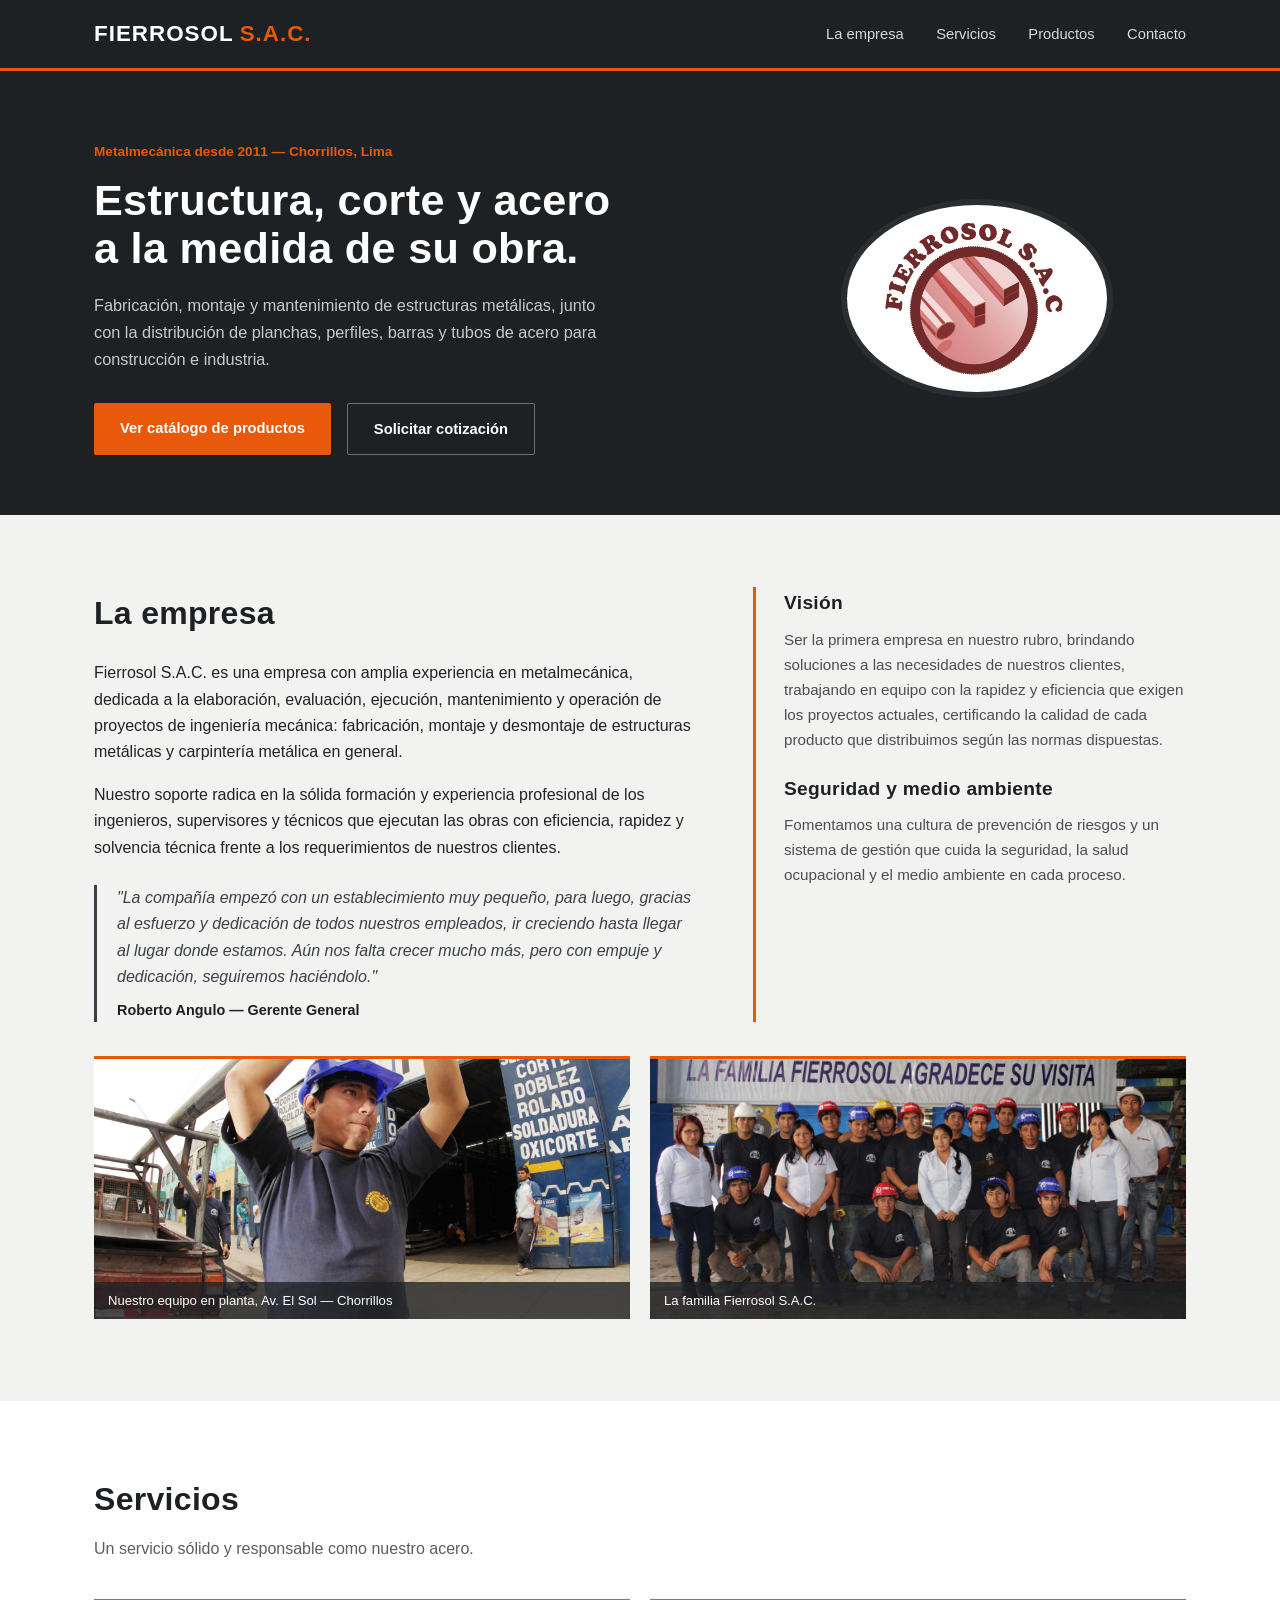
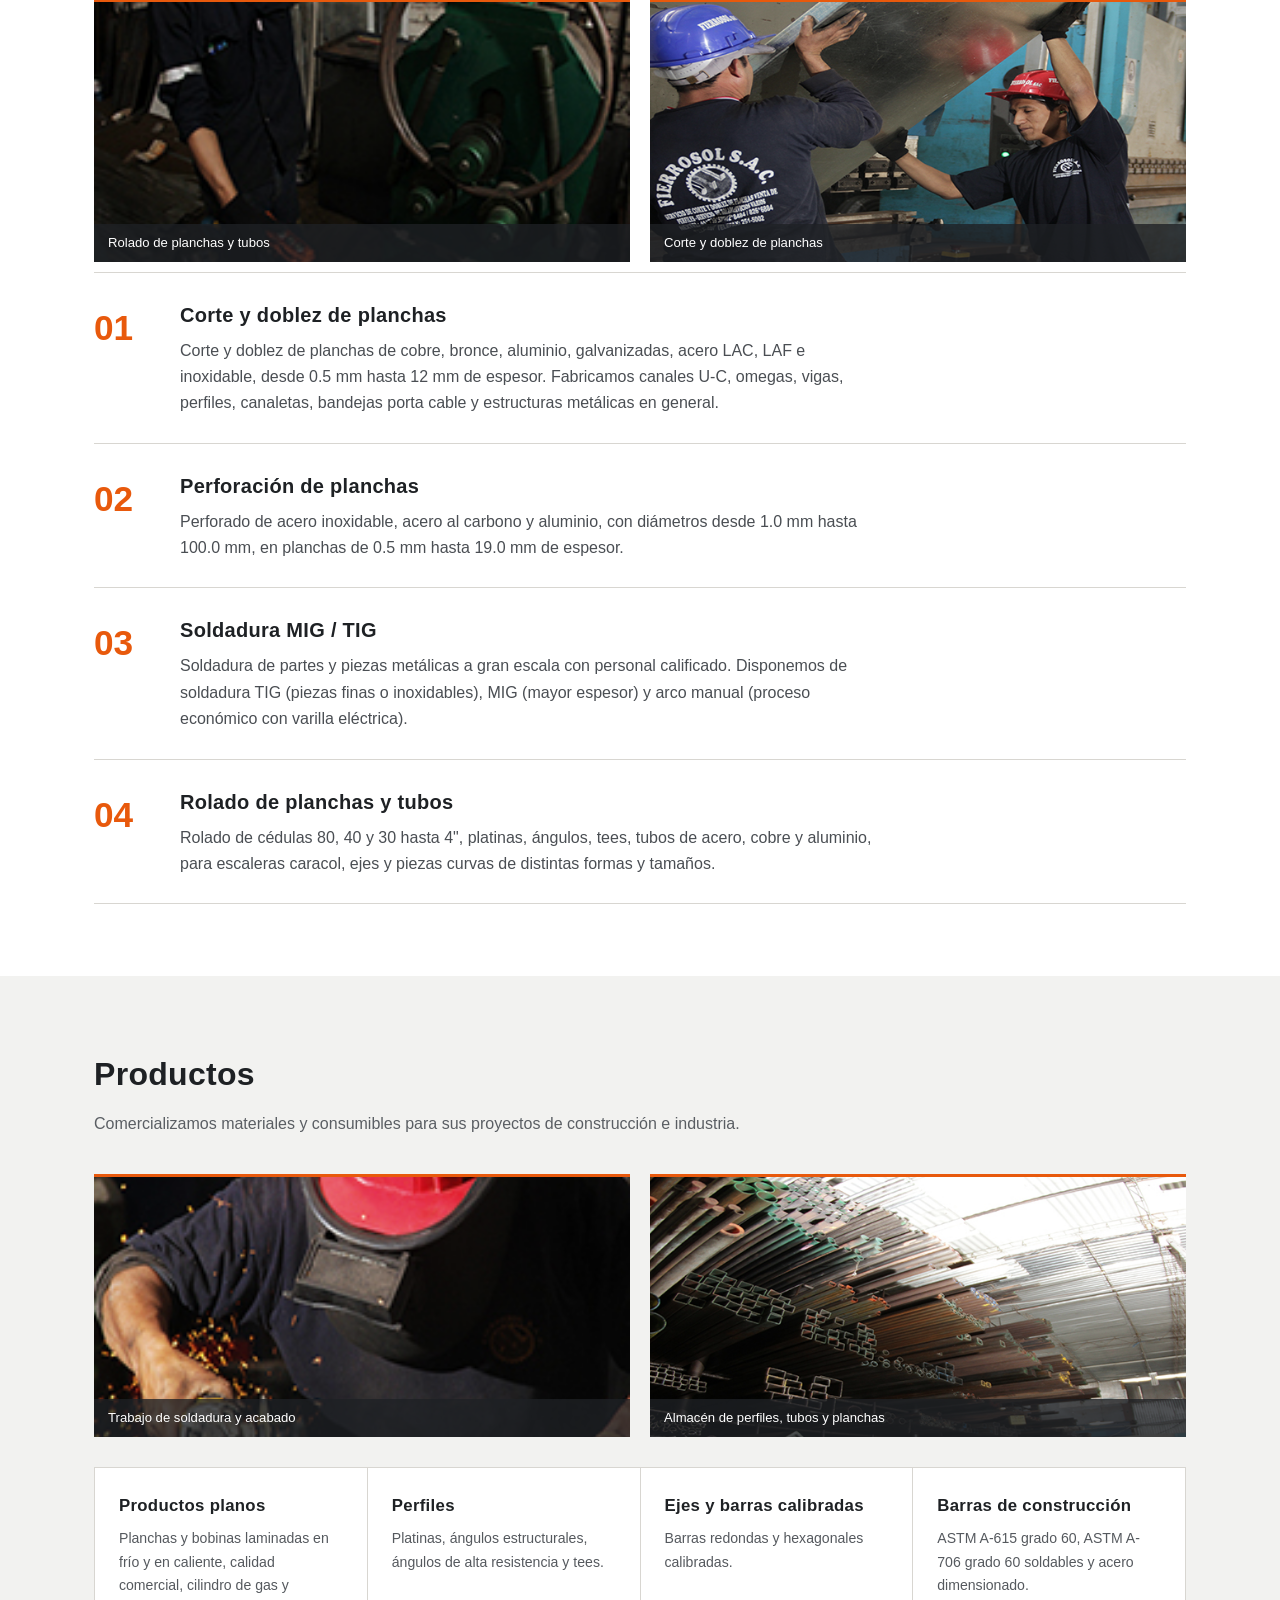
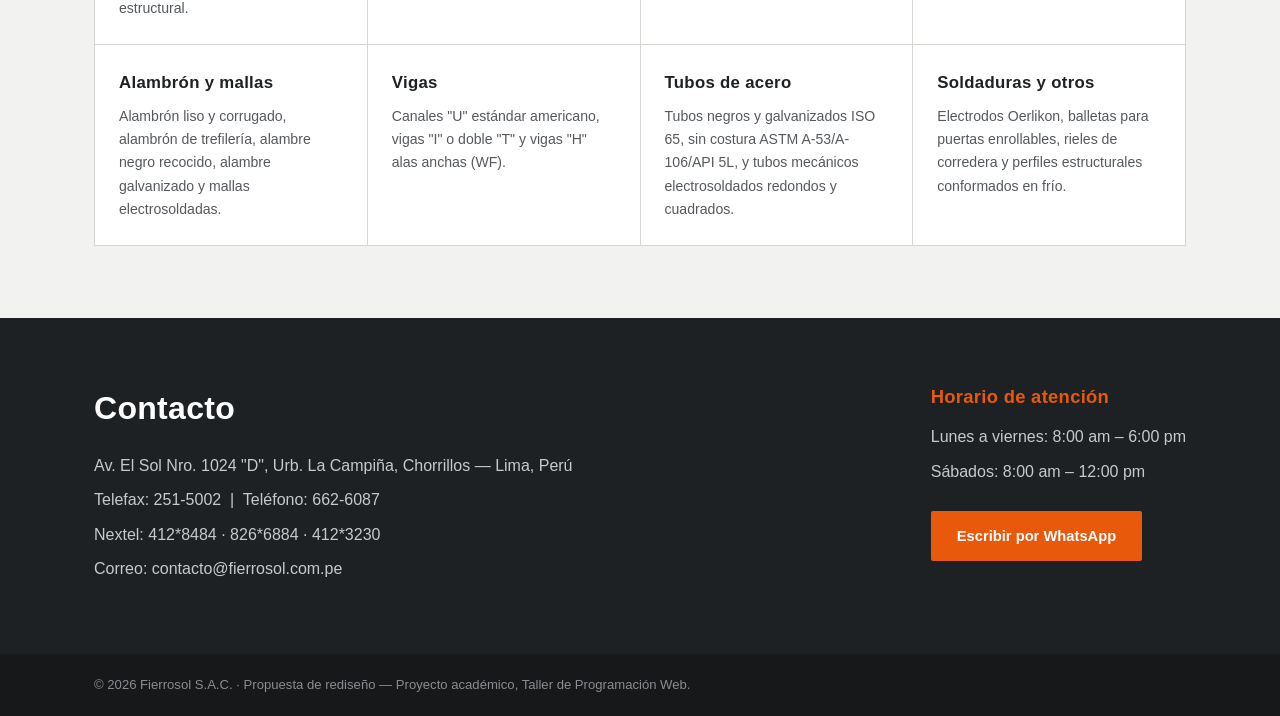
==== index.html @ 62b544a4 "v1.1: se agregaron imagenes" ====
<!DOCTYPE html>
<html lang="es">
<head>
<meta charset="UTF-8">
<meta name="viewport" content="width=device-width, initial-scale=1.0">
<title>Fierrosol S.A.C. — Metalmecánica y distribución de aceros</title>
<link rel="stylesheet" href="styles.css">
</head>
<body>

<header class="header">
  <div class="wrap header__row">
    <div class="brand">FIERROSOL<span>S.A.C.</span></div>
    <nav class="nav">
      <a href="#empresa">La empresa</a>
      <a href="#servicios">Servicios</a>
      <a href="#productos">Productos</a>
      <a href="#contacto">Contacto</a>
    </nav>
  </div>
</header>

<section class="hero">
  <div class="wrap hero__row">
    <div class="hero__text">
      <p class="hero__eyebrow">Metalmecánica desde 2011 — Chorrillos, Lima</p>
      <h1>Estructura, corte y acero<br>a la medida de su obra.</h1>
      <p class="hero__lead">Fabricación, montaje y mantenimiento de estructuras metálicas, junto con la distribución de planchas, perfiles, barras y tubos de acero para construcción e industria.</p>
      <div class="hero__cta">
        <a href="#productos" class="btn btn--solid">Ver catálogo de productos</a>
        <a href="#contacto" class="btn btn--line">Solicitar cotización</a>
      </div>
    </div>
    <div class="hero__graphic">
      <img src="images/logo.jpg" alt="Logo de Fierrosol S.A.C.">
    </div>
  </div>
</section>

<section id="empresa" class="empresa">
  <div class="wrap empresa__row">
    <div class="empresa__main">
      <h2>La empresa</h2>
      <p>Fierrosol S.A.C. es una empresa con amplia experiencia en metalmecánica, dedicada a la elaboración, evaluación, ejecución, mantenimiento y operación de proyectos de ingeniería mecánica: fabricación, montaje y desmontaje de estructuras metálicas y carpintería metálica en general.</p>
      <p>Nuestro soporte radica en la sólida formación y experiencia profesional de los ingenieros, supervisores y técnicos que ejecutan las obras con eficiencia, rapidez y solvencia técnica frente a los requerimientos de nuestros clientes.</p>
      <blockquote>
        "La compañía empezó con un establecimiento muy pequeño, para luego, gracias al esfuerzo y dedicación de todos nuestros empleados, ir creciendo hasta llegar al lugar donde estamos. Aún nos falta crecer mucho más, pero con empuje y dedicación, seguiremos haciéndolo."
        <cite>Roberto Angulo — Gerente General</cite>
      </blockquote>
    </div>
    <div class="empresa__aside">
      <h3>Visión</h3>
      <p>Ser la primera empresa en nuestro rubro, brindando soluciones a las necesidades de nuestros clientes, trabajando en equipo con la rapidez y eficiencia que exigen los proyectos actuales, certificando la calidad de cada producto que distribuimos según las normas dispuestas.</p>
      <h3>Seguridad y medio ambiente</h3>
      <p>Fomentamos una cultura de prevención de riesgos y un sistema de gestión que cuida la seguridad, la salud ocupacional y el medio ambiente en cada proceso.</p>
    </div>
  </div>
  <div class="wrap">
    <div class="foto-par">
      <figure>
        <img src="images/equipo-taller.jpg" alt="Colaborador de Fierrosol trasladando un tubo de acero en el local de Chorrillos">
        <figcaption>Nuestro equipo en planta, Av. El Sol — Chorrillos</figcaption>
      </figure>
      <figure>
        <img src="images/equipo-fierrosol.jpg" alt="Equipo completo de Fierrosol S.A.C. posando en planta">
        <figcaption>La familia Fierrosol S.A.C.</figcaption>
      </figure>
    </div>
  </div>
</section>

<section id="servicios" class="servicios">
  <div class="wrap">
    <h2>Servicios</h2>
    <p class="section__lead">Un servicio sólido y responsable como nuestro acero.</p>

    <div class="foto-par">
      <figure>
        <img src="images/servicio-rolado.jpg" alt="Operaria de Fierrosol trabajando en máquina roladora de planchas">
        <figcaption>Rolado de planchas y tubos</figcaption>
      </figure>
      <figure>
        <img src="images/servicio-doblez.jpg" alt="Colaboradores de Fierrosol maniobrando una plancha en la plegadora">
        <figcaption>Corte y doblez de planchas</figcaption>
      </figure>
    </div>

    <div class="lista-servicios">
      <div class="servicio">
        <span class="servicio__num">01</span>
        <div>
          <h3>Corte y doblez de planchas</h3>
          <p>Corte y doblez de planchas de cobre, bronce, aluminio, galvanizadas, acero LAC, LAF e inoxidable, desde 0.5 mm hasta 12 mm de espesor. Fabricamos canales U-C, omegas, vigas, perfiles, canaletas, bandejas porta cable y estructuras metálicas en general.</p>
        </div>
      </div>
      <div class="servicio">
        <span class="servicio__num">02</span>
        <div>
          <h3>Perforación de planchas</h3>
          <p>Perforado de acero inoxidable, acero al carbono y aluminio, con diámetros desde 1.0 mm hasta 100.0 mm, en planchas de 0.5 mm hasta 19.0 mm de espesor.</p>
        </div>
      </div>
      <div class="servicio">
        <span class="servicio__num">03</span>
        <div>
          <h3>Soldadura MIG / TIG</h3>
          <p>Soldadura de partes y piezas metálicas a gran escala con personal calificado. Disponemos de soldadura TIG (piezas finas o inoxidables), MIG (mayor espesor) y arco manual (proceso económico con varilla eléctrica).</p>
        </div>
      </div>
      <div class="servicio">
        <span class="servicio__num">04</span>
        <div>
          <h3>Rolado de planchas y tubos</h3>
          <p>Rolado de cédulas 80, 40 y 30 hasta 4", platinas, ángulos, tees, tubos de acero, cobre y aluminio, para escaleras caracol, ejes y piezas curvas de distintas formas y tamaños.</p>
        </div>
      </div>
    </div>
  </div>
</section>

<section id="productos" class="productos">
  <div class="wrap">
    <h2>Productos</h2>
    <p class="section__lead">Comercializamos materiales y consumibles para sus proyectos de construcción e industria.</p>

    <div class="foto-par">
      <figure>
        <img src="images/servicio-soldadura.jpg" alt="Técnico de Fierrosol soldando una pieza metálica con esmeril">
        <figcaption>Trabajo de soldadura y acabado</figcaption>
      </figure>
      <figure>
        <img src="images/almacen-productos.jpg" alt="Almacén de tubos, perfiles y planchas de acero de Fierrosol">
        <figcaption>Almacén de perfiles, tubos y planchas</figcaption>
      </figure>
    </div>

    <div class="grid-productos">
      <div class="cat">
        <h3>Productos planos</h3>
        <p>Planchas y bobinas laminadas en frío y en caliente, calidad comercial, cilindro de gas y estructural.</p>
      </div>
      <div class="cat">
        <h3>Perfiles</h3>
        <p>Platinas, ángulos estructurales, ángulos de alta resistencia y tees.</p>
      </div>
      <div class="cat">
        <h3>Ejes y barras calibradas</h3>
        <p>Barras redondas y hexagonales calibradas.</p>
      </div>
      <div class="cat">
        <h3>Barras de construcción</h3>
        <p>ASTM A-615 grado 60, ASTM A-706 grado 60 soldables y acero dimensionado.</p>
      </div>
      <div class="cat">
        <h3>Alambrón y mallas</h3>
        <p>Alambrón liso y corrugado, alambrón de trefilería, alambre negro recocido, alambre galvanizado y mallas electrosoldadas.</p>
      </div>
      <div class="cat">
        <h3>Vigas</h3>
        <p>Canales "U" estándar americano, vigas "I" o doble "T" y vigas "H" alas anchas (WF).</p>
      </div>
      <div class="cat">
        <h3>Tubos de acero</h3>
        <p>Tubos negros y galvanizados ISO 65, sin costura ASTM A-53/A-106/API 5L, y tubos mecánicos electrosoldados redondos y cuadrados.</p>
      </div>
      <div class="cat">
        <h3>Soldaduras y otros</h3>
        <p>Electrodos Oerlikon, balletas para puertas enrollables, rieles de corredera y perfiles estructurales conformados en frío.</p>
      </div>
    </div>
  </div>
</section>

<section id="contacto" class="contacto">
  <div class="wrap contacto__row">
    <div>
      <h2>Contacto</h2>
      <p>Av. El Sol Nro. 1024 "D", Urb. La Campiña, Chorrillos — Lima, Perú</p>
      <p>Telefax: 251-5002 &nbsp;|&nbsp; Teléfono: 662-6087</p>
      <p>Nextel: 412*8484 · 826*6884 · 412*3230</p>
      <p>Correo: contacto@fierrosol.com.pe</p>
    </div>
    <div class="contacto__horario">
      <h3>Horario de atención</h3>
      <p>Lunes a viernes: 8:00 am – 6:00 pm</p>
      <p>Sábados: 8:00 am – 12:00 pm</p>
      <a href="#" class="btn btn--solid">Escribir por WhatsApp</a>
    </div>
  </div>
</section>

<footer class="footer">
  <div class="wrap">
    <p>&copy; 2026 Fierrosol S.A.C. · Propuesta de rediseño — Proyecto académico, Taller de Programación Web.</p>
  </div>
</footer>

</body>
</html>
---- styles.css ----
:root {
  --graphite: #1E2124;
  --steel: #3B4048;
  --steel-light: #5C6773;
  --orange: #E8590C;
  --paper: #F2F2F0;
  --ink: #202225;
}

* { margin: 0; padding: 0; box-sizing: border-box; }

body {
  font-family: 'Inter', Arial, sans-serif;
  color: var(--ink);
  background: var(--paper);
  line-height: 1.65;
}

h1, h2, h3 {
  font-family: 'Barlow Condensed', 'Inter', sans-serif;
  font-weight: 700;
  letter-spacing: 0.3px;
  color: var(--graphite);
}

.wrap {
  max-width: 1140px;
  margin: 0 auto;
  padding: 0 24px;
}

/* Header */
.header {
  background: var(--graphite);
  position: sticky;
  top: 0;
  z-index: 20;
  border-bottom: 3px solid var(--orange);
}

.header__row {
  display: flex;
  justify-content: space-between;
  align-items: center;
  height: 68px;
}

.brand {
  color: #fff;
  font-family: 'Barlow Condensed', sans-serif;
  font-size: 1.4rem;
  font-weight: 700;
  letter-spacing: 1px;
}

.brand span {
  color: var(--orange);
  margin-left: 6px;
}

.nav a {
  color: #d8dadd;
  text-decoration: none;
  font-size: 0.92rem;
  margin-left: 28px;
}

.nav a:hover { color: var(--orange); }

/* Hero */
.hero {
  background: var(--graphite);
  color: #fff;
  padding: 70px 0 60px;
}

.hero__row {
  display: flex;
  align-items: center;
  gap: 48px;
}

.hero__text { flex: 1.2; }

.hero__eyebrow {
  color: var(--orange);
  font-size: 0.85rem;
  font-weight: 600;
  margin-bottom: 14px;
}

.hero h1 {
  color: #fff;
  font-size: 2.7rem;
  line-height: 1.1;
  margin-bottom: 20px;
}

.hero__lead {
  color: #c7cacd;
  max-width: 520px;
  margin-bottom: 30px;
  font-size: 1.02rem;
}

.hero__cta { display: flex; gap: 16px; flex-wrap: wrap; }

.btn {
  display: inline-block;
  padding: 13px 26px;
  text-decoration: none;
  font-weight: 600;
  font-size: 0.92rem;
  border-radius: 2px;
}

.btn--solid {
  background: var(--orange);
  color: #fff;
}
.btn--solid:hover { background: #c94c09; }

.btn--line {
  border: 1.5px solid #6b7178;
  color: #fff;
}
.btn--line:hover { border-color: var(--orange); color: var(--orange); }

.hero__graphic { flex: 0.8; display: flex; justify-content: center; }
.hero__graphic img {
  width: 100%;
  max-width: 260px;
  height: auto;
  border-radius: 50%;
  background: #fff;
  padding: 10px;
  box-shadow: 0 0 0 6px rgba(255, 255, 255, 0.06);
}

/* La empresa */
.empresa { padding: 72px 0; }

.empresa__row {
  display: flex;
  gap: 56px;
}

.empresa__main { flex: 1.5; }
.empresa__aside {
  flex: 1;
  border-left: 3px solid var(--orange);
  padding-left: 28px;
}

.empresa h2 { font-size: 2rem; margin-bottom: 20px; }
.empresa__main p { margin-bottom: 16px; max-width: 640px; }

blockquote {
  border-left: 3px solid var(--steel);
  padding-left: 20px;
  margin-top: 24px;
  color: var(--steel);
  font-style: italic;
}
blockquote cite {
  display: block;
  margin-top: 8px;
  font-style: normal;
  font-weight: 600;
  color: var(--graphite);
  font-size: 0.9rem;
}

.empresa__aside h3 {
  font-size: 1.2rem;
  margin-bottom: 8px;
  margin-top: 20px;
}
.empresa__aside h3:first-child { margin-top: 0; }
.empresa__aside p { font-size: 0.95rem; color: #4a4e53; }

/* Galería de fotos reales */
.foto-par {
  display: flex;
  gap: 20px;
  margin: 34px 0 10px;
}

.foto-par figure {
  flex: 1;
  margin: 0;
  position: relative;
  overflow: hidden;
  border-top: 3px solid var(--orange);
}

.foto-par img {
  width: 100%;
  height: 260px;
  object-fit: cover;
  display: block;
  filter: grayscale(15%);
}

.foto-par figcaption {
  position: absolute;
  left: 0;
  right: 0;
  bottom: 0;
  background: rgba(30, 33, 36, 0.78);
  color: #fff;
  font-size: 0.82rem;
  padding: 8px 14px;
}

/* Servicios */
.servicios { background: #fff; padding: 72px 0; }
.servicios h2 { font-size: 2rem; }
.section__lead { color: #5a5e63; margin: 10px 0 36px; }

.lista-servicios { border-top: 1px solid #d8d6d1; }

.servicio {
  display: flex;
  gap: 26px;
  padding: 26px 0;
  border-bottom: 1px solid #d8d6d1;
}

.servicio__num {
  font-family: 'Barlow Condensed', sans-serif;
  font-size: 2.2rem;
  font-weight: 700;
  color: var(--orange);
  min-width: 60px;
}

.servicio h3 { font-size: 1.25rem; margin-bottom: 6px; }
.servicio p { color: #4a4e53; max-width: 700px; }

/* Productos */
.productos { padding: 72px 0; }
.productos h2 { font-size: 2rem; }

.grid-productos {
  display: flex;
  flex-wrap: wrap;
  gap: 1px;
  background: #d8d6d1;
  margin-top: 30px;
  border: 1px solid #d8d6d1;
}

.cat {
  background: #fff;
  padding: 24px;
  flex: 1 1 240px;
}

.cat h3 {
  font-size: 1.05rem;
  margin-bottom: 8px;
  color: var(--graphite);
}

.cat p {
  font-size: 0.88rem;
  color: #55595e;
}

/* Contacto */
.contacto { background: var(--graphite); color: #fff; padding: 64px 0; }
.contacto h2 { color: #fff; font-size: 2rem; margin-bottom: 18px; }
.contacto p { color: #c7cacd; margin-bottom: 8px; }

.contacto__row {
  display: flex;
  justify-content: space-between;
  gap: 40px;
  flex-wrap: wrap;
}

.contacto__horario h3 {
  color: var(--orange);
  font-size: 1.15rem;
  margin-bottom: 12px;
}

.contacto__horario .btn { margin-top: 18px; }

/* Footer */
.footer {
  background: #16181a;
  color: #8a8d91;
  padding: 20px 0;
  font-size: 0.82rem;
}

/* Responsive */
@media (max-width: 800px) {
  .hero__row, .empresa__row, .contacto__row { flex-direction: column; }
  .empresa__aside { border-left: none; border-top: 3px solid var(--orange); padding-left: 0; padding-top: 20px; }
  .cat { flex: 1 1 45%; }
  .nav a { margin-left: 16px; font-size: 0.85rem; }
  .hero h1 { font-size: 2.1rem; }
  .foto-par { flex-direction: column; }
  .foto-par img { height: 220px; }
}
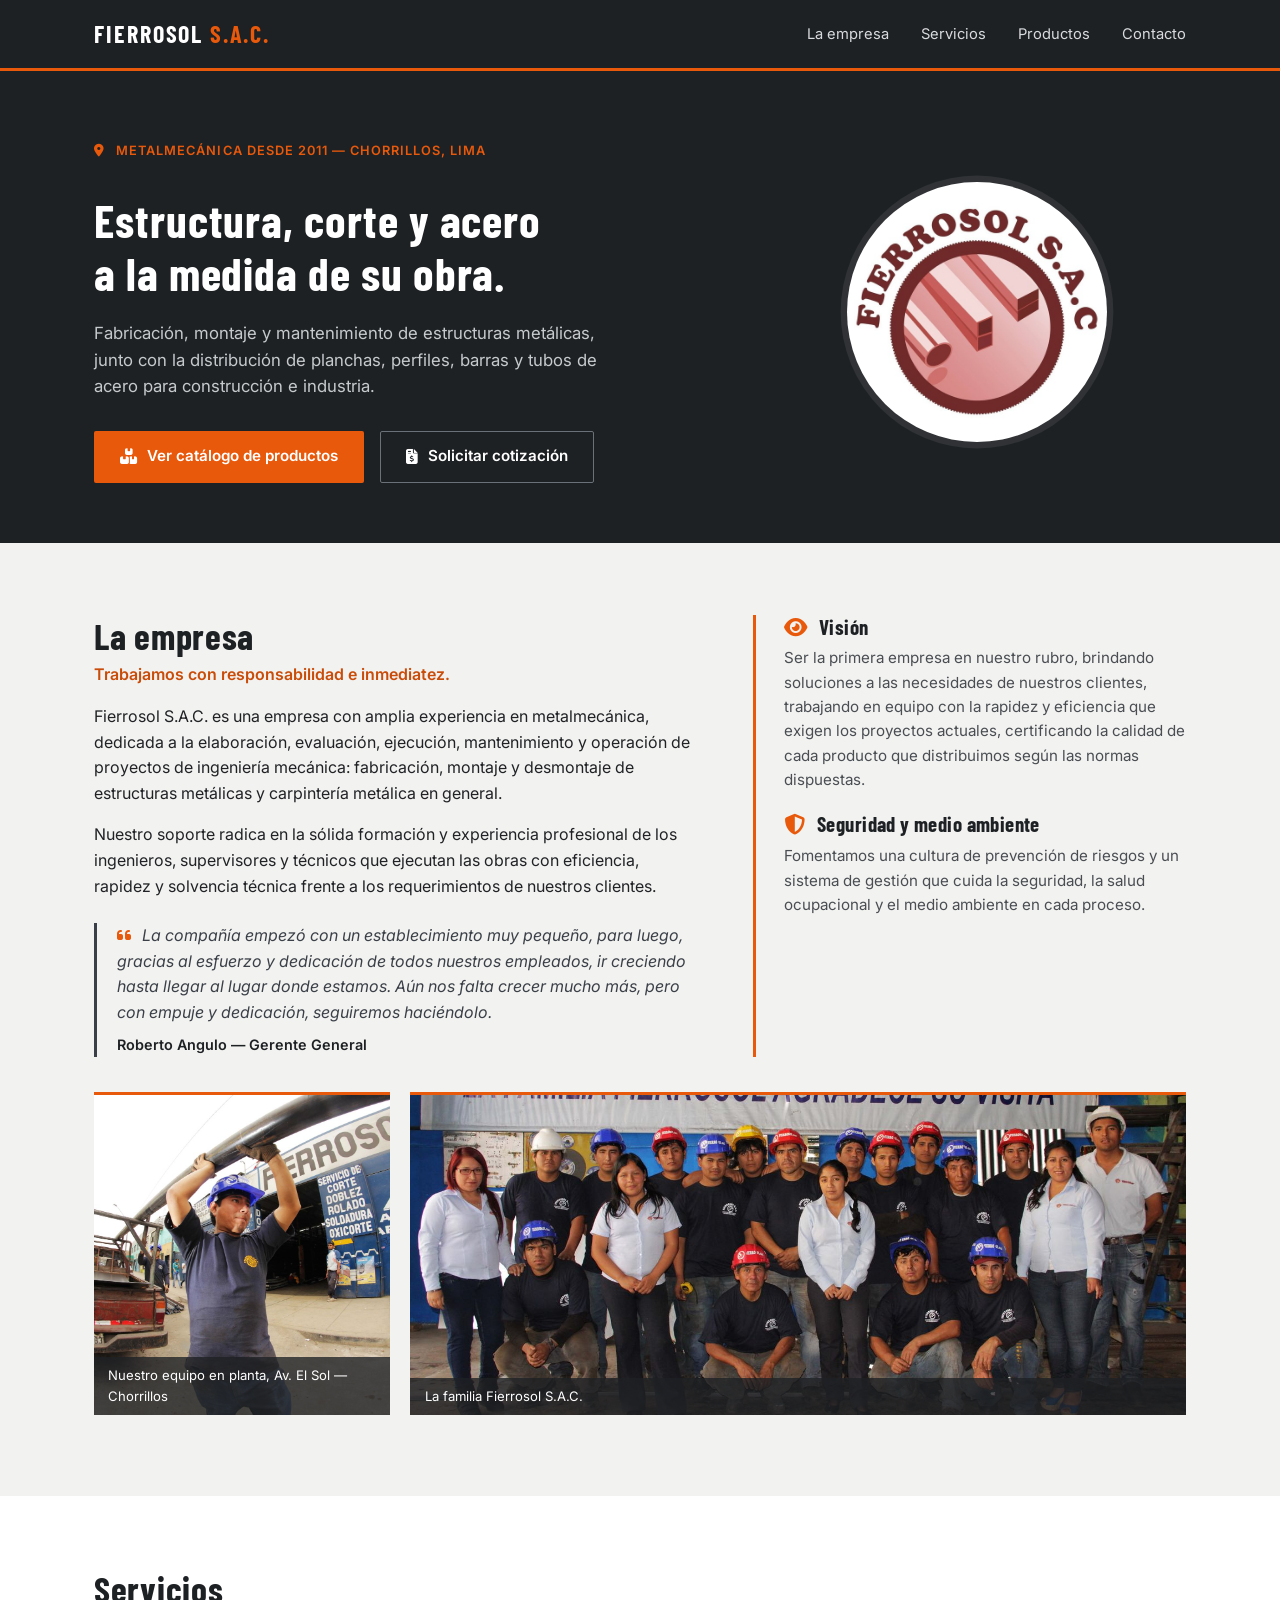
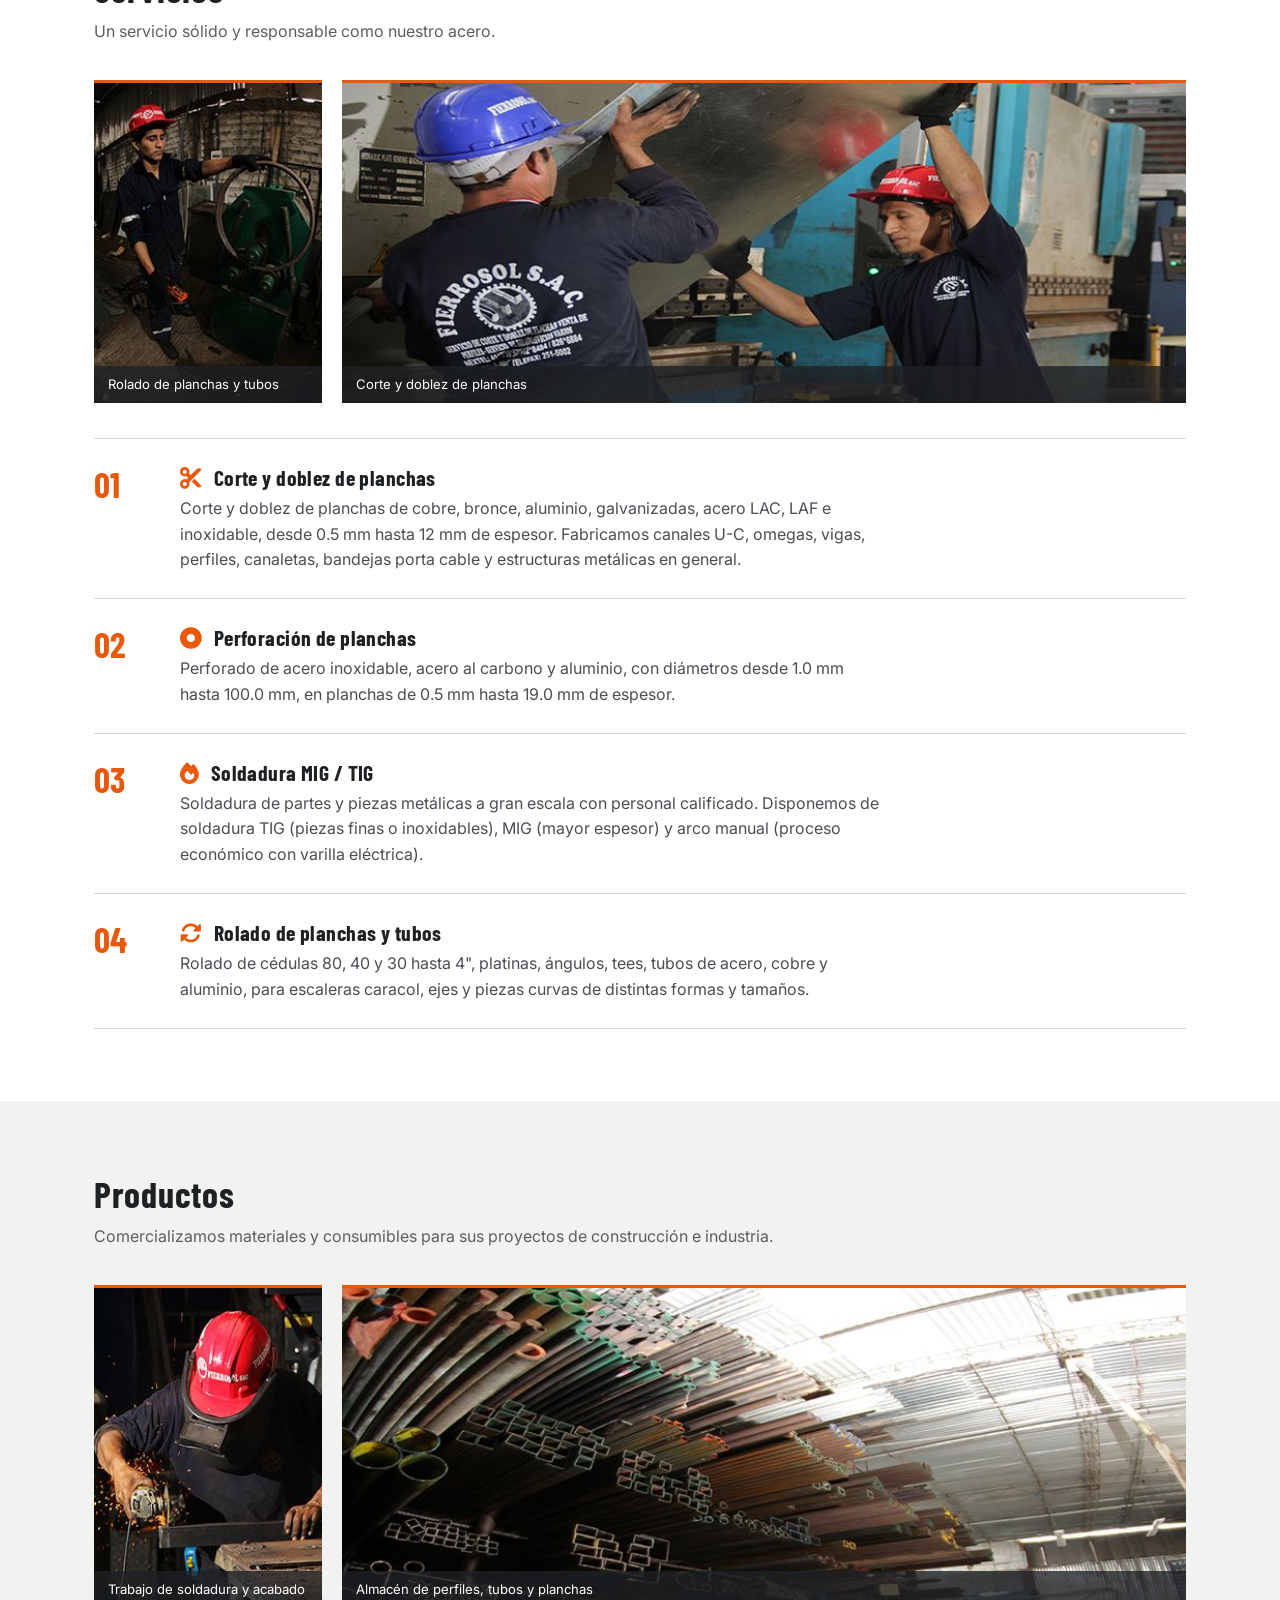
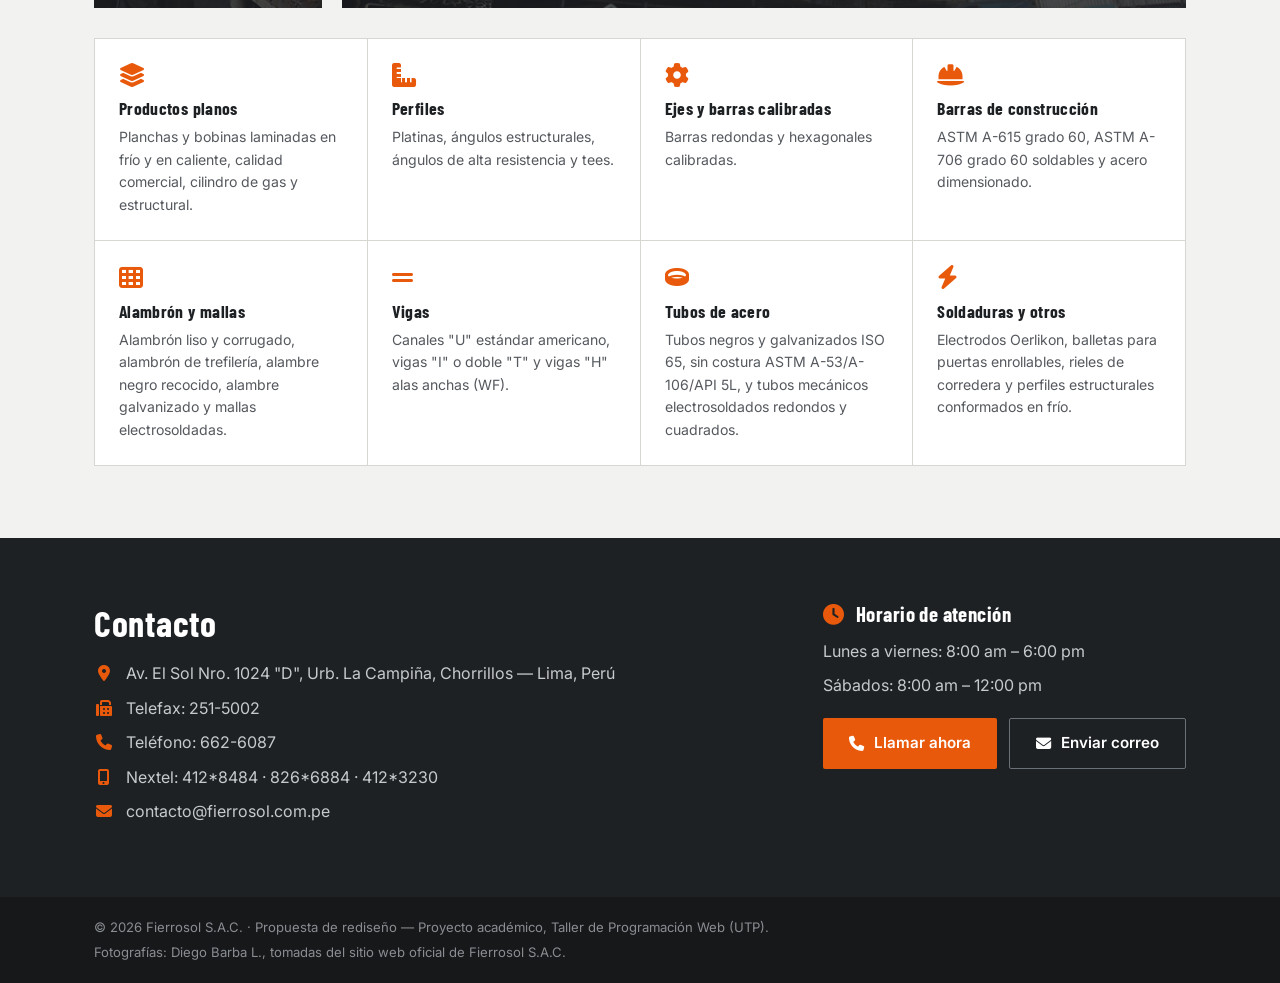
==== commit 08cacdbc: "v2.1:google fonts e iconos" ====
--- a/index.html
+++ b/index.html
@@ -1,17 +1,31 @@
 <!DOCTYPE html>
 <html lang="es">
 <head>
-<meta charset="UTF-8">
-<meta name="viewport" content="width=device-width, initial-scale=1.0">
-<title>Fierrosol S.A.C. — Metalmecánica y distribución de aceros</title>
-<link rel="stylesheet" href="styles.css">
+  <meta charset="UTF-8">
+  <meta name="viewport" content="width=device-width, initial-scale=1.0">
+  <meta name="description" content="Fierrosol S.A.C. — metalmecánica y distribución de aceros en Chorrillos, Lima. Corte, doblez, rolado, soldadura, planchas, perfiles, barras y tubos.">
+  <title>Fierrosol S.A.C. — Metalmecánica y distribución de aceros</title>
+
+  <!-- Google Fonts: preconnect + pesos limitados (Barlow Condensed 600/700 · Inter 400/600) + display=swap -->
+  <link rel="preconnect" href="https://fonts.googleapis.com">
+  <link rel="preconnect" href="https://fonts.gstatic.com" crossorigin>
+  <link href="https://fonts.googleapis.com/css2?family=Barlow+Condensed:wght@600;700&family=Inter:wght@400;600&display=swap" rel="stylesheet">
+
+  <!-- Font Awesome v6 (CDN) -->
+  <link rel="stylesheet" href="https://cdnjs.cloudflare.com/ajax/libs/font-awesome/6.4.0/css/all.min.css">
+
+  <!-- Hojas de estilo locales: reset + estilos principales -->
+  <link rel="stylesheet" href="assets/css/normalize.css">
+  <link rel="stylesheet" href="assets/css/styles.css">
+
+  <link rel="icon" type="image/svg+xml" href="assets/img/favicon.svg">
 </head>
 <body>
 
 <header class="header">
   <div class="wrap header__row">
-    <div class="brand">FIERROSOL<span>S.A.C.</span></div>
-    <nav class="nav">
+    <div class="brand">Fierrosol<span>S.A.C.</span></div>
+    <nav class="nav" aria-label="Navegación principal">
       <a href="#empresa">La empresa</a>
       <a href="#servicios">Servicios</a>
       <a href="#productos">Productos</a>
@@ -20,19 +34,21 @@
   </div>
 </header>
 
+<main>
+
 <section class="hero">
   <div class="wrap hero__row">
     <div class="hero__text">
-      <p class="hero__eyebrow">Metalmecánica desde 2011 — Chorrillos, Lima</p>
+      <p class="hero__eyebrow"><i class="fa-solid fa-location-dot" aria-hidden="true"></i> Metalmecánica desde 2011 — Chorrillos, Lima</p>
       <h1>Estructura, corte y acero<br>a la medida de su obra.</h1>
       <p class="hero__lead">Fabricación, montaje y mantenimiento de estructuras metálicas, junto con la distribución de planchas, perfiles, barras y tubos de acero para construcción e industria.</p>
       <div class="hero__cta">
-        <a href="#productos" class="btn btn--solid">Ver catálogo de productos</a>
-        <a href="#contacto" class="btn btn--line">Solicitar cotización</a>
+        <a href="#productos" class="btn btn--solid"><i class="fa-solid fa-boxes-stacked" aria-hidden="true"></i><span>Ver catálogo de productos</span></a>
+        <a href="#contacto" class="btn btn--line"><i class="fa-solid fa-file-invoice-dollar" aria-hidden="true"></i><span>Solicitar cotización</span></a>
       </div>
     </div>
     <div class="hero__graphic">
-      <img src="images/logo.jpg" alt="Logo de Fierrosol S.A.C.">
+      <img src="assets/img/logo-fierrosol.jpg" alt="Logo de Fierrosol S.A.C." width="600" height="600">
     </div>
   </div>
 </section>
@@ -41,28 +57,30 @@
   <div class="wrap empresa__row">
     <div class="empresa__main">
       <h2>La empresa</h2>
+      <p class="empresa__lema">Trabajamos con responsabilidad e inmediatez.</p>
       <p>Fierrosol S.A.C. es una empresa con amplia experiencia en metalmecánica, dedicada a la elaboración, evaluación, ejecución, mantenimiento y operación de proyectos de ingeniería mecánica: fabricación, montaje y desmontaje de estructuras metálicas y carpintería metálica en general.</p>
       <p>Nuestro soporte radica en la sólida formación y experiencia profesional de los ingenieros, supervisores y técnicos que ejecutan las obras con eficiencia, rapidez y solvencia técnica frente a los requerimientos de nuestros clientes.</p>
       <blockquote>
-        "La compañía empezó con un establecimiento muy pequeño, para luego, gracias al esfuerzo y dedicación de todos nuestros empleados, ir creciendo hasta llegar al lugar donde estamos. Aún nos falta crecer mucho más, pero con empuje y dedicación, seguiremos haciéndolo."
+        <i class="fa-solid fa-quote-left" aria-hidden="true"></i>
+        La compañía empezó con un establecimiento muy pequeño, para luego, gracias al esfuerzo y dedicación de todos nuestros empleados, ir creciendo hasta llegar al lugar donde estamos. Aún nos falta crecer mucho más, pero con empuje y dedicación, seguiremos haciéndolo.
         <cite>Roberto Angulo — Gerente General</cite>
       </blockquote>
     </div>
     <div class="empresa__aside">
-      <h3>Visión</h3>
+      <h3><i class="fa-solid fa-eye" aria-hidden="true"></i> Visión</h3>
       <p>Ser la primera empresa en nuestro rubro, brindando soluciones a las necesidades de nuestros clientes, trabajando en equipo con la rapidez y eficiencia que exigen los proyectos actuales, certificando la calidad de cada producto que distribuimos según las normas dispuestas.</p>
-      <h3>Seguridad y medio ambiente</h3>
+      <h3><i class="fa-solid fa-shield-halved" aria-hidden="true"></i> Seguridad y medio ambiente</h3>
       <p>Fomentamos una cultura de prevención de riesgos y un sistema de gestión que cuida la seguridad, la salud ocupacional y el medio ambiente en cada proceso.</p>
     </div>
   </div>
   <div class="wrap">
-    <div class="foto-par">
-      <figure>
-        <img src="images/equipo-taller.jpg" alt="Colaborador de Fierrosol trasladando un tubo de acero en el local de Chorrillos">
+    <div class="foto-par foto-par--empresa">
+      <figure>
+        <img src="assets/img/equipo-taller.jpg" alt="Colaborador de Fierrosol trasladando un tubo de acero frente al local de Chorrillos" width="904" height="1200" loading="lazy">
         <figcaption>Nuestro equipo en planta, Av. El Sol — Chorrillos</figcaption>
       </figure>
       <figure>
-        <img src="images/equipo-fierrosol.jpg" alt="Equipo completo de Fierrosol S.A.C. posando en planta">
+        <img src="assets/img/equipo-fierrosol.jpg" alt="Equipo completo de Fierrosol S.A.C. posando en la planta" width="1400" height="703" loading="lazy">
         <figcaption>La familia Fierrosol S.A.C.</figcaption>
       </figure>
     </div>
@@ -74,46 +92,46 @@
     <h2>Servicios</h2>
     <p class="section__lead">Un servicio sólido y responsable como nuestro acero.</p>
 
-    <div class="foto-par">
-      <figure>
-        <img src="images/servicio-rolado.jpg" alt="Operaria de Fierrosol trabajando en máquina roladora de planchas">
+    <div class="foto-par foto-par--retrato">
+      <figure>
+        <img src="assets/img/servicio-rolado.jpg" alt="Operaria de Fierrosol trabajando en una máquina roladora" width="220" height="315" loading="lazy">
         <figcaption>Rolado de planchas y tubos</figcaption>
       </figure>
       <figure>
-        <img src="images/servicio-doblez.jpg" alt="Colaboradores de Fierrosol maniobrando una plancha en la plegadora">
+        <img src="assets/img/servicio-doblez.jpg" alt="Colaboradores de Fierrosol maniobrando una plancha en la plegadora" width="815" height="315" loading="lazy">
         <figcaption>Corte y doblez de planchas</figcaption>
       </figure>
     </div>
 
     <div class="lista-servicios">
-      <div class="servicio">
+      <article class="servicio">
         <span class="servicio__num">01</span>
         <div>
-          <h3>Corte y doblez de planchas</h3>
+          <h3><i class="fa-solid fa-scissors" aria-hidden="true"></i> Corte y doblez de planchas</h3>
           <p>Corte y doblez de planchas de cobre, bronce, aluminio, galvanizadas, acero LAC, LAF e inoxidable, desde 0.5 mm hasta 12 mm de espesor. Fabricamos canales U-C, omegas, vigas, perfiles, canaletas, bandejas porta cable y estructuras metálicas en general.</p>
         </div>
-      </div>
-      <div class="servicio">
+      </article>
+      <article class="servicio">
         <span class="servicio__num">02</span>
         <div>
-          <h3>Perforación de planchas</h3>
+          <h3><i class="fa-solid fa-circle-dot" aria-hidden="true"></i> Perforación de planchas</h3>
           <p>Perforado de acero inoxidable, acero al carbono y aluminio, con diámetros desde 1.0 mm hasta 100.0 mm, en planchas de 0.5 mm hasta 19.0 mm de espesor.</p>
         </div>
-      </div>
-      <div class="servicio">
+      </article>
+      <article class="servicio">
         <span class="servicio__num">03</span>
         <div>
-          <h3>Soldadura MIG / TIG</h3>
+          <h3><i class="fa-solid fa-fire" aria-hidden="true"></i> Soldadura MIG / TIG</h3>
           <p>Soldadura de partes y piezas metálicas a gran escala con personal calificado. Disponemos de soldadura TIG (piezas finas o inoxidables), MIG (mayor espesor) y arco manual (proceso económico con varilla eléctrica).</p>
         </div>
-      </div>
-      <div class="servicio">
+      </article>
+      <article class="servicio">
         <span class="servicio__num">04</span>
         <div>
-          <h3>Rolado de planchas y tubos</h3>
+          <h3><i class="fa-solid fa-rotate" aria-hidden="true"></i> Rolado de planchas y tubos</h3>
           <p>Rolado de cédulas 80, 40 y 30 hasta 4", platinas, ángulos, tees, tubos de acero, cobre y aluminio, para escaleras caracol, ejes y piezas curvas de distintas formas y tamaños.</p>
         </div>
-      </div>
+      </article>
     </div>
   </div>
 </section>
@@ -123,50 +141,58 @@
     <h2>Productos</h2>
     <p class="section__lead">Comercializamos materiales y consumibles para sus proyectos de construcción e industria.</p>
 
-    <div class="foto-par">
-      <figure>
-        <img src="images/servicio-soldadura.jpg" alt="Técnico de Fierrosol soldando una pieza metálica con esmeril">
+    <div class="foto-par foto-par--retrato">
+      <figure>
+        <img src="assets/img/servicio-soldadura.jpg" alt="Técnico de Fierrosol esmerilando una pieza metálica" width="220" height="315" loading="lazy">
         <figcaption>Trabajo de soldadura y acabado</figcaption>
       </figure>
       <figure>
-        <img src="images/almacen-productos.jpg" alt="Almacén de tubos, perfiles y planchas de acero de Fierrosol">
+        <img src="assets/img/almacen-productos.jpg" alt="Almacén de tubos, perfiles y planchas de acero de Fierrosol" width="815" height="315" loading="lazy">
         <figcaption>Almacén de perfiles, tubos y planchas</figcaption>
       </figure>
     </div>
 
     <div class="grid-productos">
-      <div class="cat">
+      <article class="cat">
+        <i class="fa-solid fa-layer-group cat__icono" aria-hidden="true"></i>
         <h3>Productos planos</h3>
         <p>Planchas y bobinas laminadas en frío y en caliente, calidad comercial, cilindro de gas y estructural.</p>
-      </div>
-      <div class="cat">
+      </article>
+      <article class="cat">
+        <i class="fa-solid fa-ruler-combined cat__icono" aria-hidden="true"></i>
         <h3>Perfiles</h3>
         <p>Platinas, ángulos estructurales, ángulos de alta resistencia y tees.</p>
-      </div>
-      <div class="cat">
+      </article>
+      <article class="cat">
+        <i class="fa-solid fa-gear cat__icono" aria-hidden="true"></i>
         <h3>Ejes y barras calibradas</h3>
         <p>Barras redondas y hexagonales calibradas.</p>
-      </div>
-      <div class="cat">
+      </article>
+      <article class="cat">
+        <i class="fa-solid fa-helmet-safety cat__icono" aria-hidden="true"></i>
         <h3>Barras de construcción</h3>
         <p>ASTM A-615 grado 60, ASTM A-706 grado 60 soldables y acero dimensionado.</p>
-      </div>
-      <div class="cat">
+      </article>
+      <article class="cat">
+        <i class="fa-solid fa-table-cells cat__icono" aria-hidden="true"></i>
         <h3>Alambrón y mallas</h3>
         <p>Alambrón liso y corrugado, alambrón de trefilería, alambre negro recocido, alambre galvanizado y mallas electrosoldadas.</p>
-      </div>
-      <div class="cat">
+      </article>
+      <article class="cat">
+        <i class="fa-solid fa-grip-lines cat__icono" aria-hidden="true"></i>
         <h3>Vigas</h3>
         <p>Canales "U" estándar americano, vigas "I" o doble "T" y vigas "H" alas anchas (WF).</p>
-      </div>
-      <div class="cat">
+      </article>
+      <article class="cat">
+        <i class="fa-solid fa-ring cat__icono" aria-hidden="true"></i>
         <h3>Tubos de acero</h3>
         <p>Tubos negros y galvanizados ISO 65, sin costura ASTM A-53/A-106/API 5L, y tubos mecánicos electrosoldados redondos y cuadrados.</p>
-      </div>
-      <div class="cat">
+      </article>
+      <article class="cat">
+        <i class="fa-solid fa-bolt cat__icono" aria-hidden="true"></i>
         <h3>Soldaduras y otros</h3>
         <p>Electrodos Oerlikon, balletas para puertas enrollables, rieles de corredera y perfiles estructurales conformados en frío.</p>
-      </div>
+      </article>
     </div>
   </div>
 </section>
@@ -175,23 +201,32 @@
   <div class="wrap contacto__row">
     <div>
       <h2>Contacto</h2>
-      <p>Av. El Sol Nro. 1024 "D", Urb. La Campiña, Chorrillos — Lima, Perú</p>
-      <p>Telefax: 251-5002 &nbsp;|&nbsp; Teléfono: 662-6087</p>
-      <p>Nextel: 412*8484 · 826*6884 · 412*3230</p>
-      <p>Correo: contacto@fierrosol.com.pe</p>
+      <ul class="contacto__lista">
+        <li><i class="fa-solid fa-location-dot" aria-hidden="true"></i><span>Av. El Sol Nro. 1024 "D", Urb. La Campiña, Chorrillos — Lima, Perú</span></li>
+        <li><i class="fa-solid fa-fax" aria-hidden="true"></i><span>Telefax: 251-5002</span></li>
+        <li><i class="fa-solid fa-phone" aria-hidden="true"></i><span>Teléfono: 662-6087</span></li>
+        <li><i class="fa-solid fa-mobile-screen-button" aria-hidden="true"></i><span>Nextel: 412*8484 · 826*6884 · 412*3230</span></li>
+        <li><i class="fa-solid fa-envelope" aria-hidden="true"></i><span>contacto@fierrosol.com.pe</span></li>
+      </ul>
     </div>
     <div class="contacto__horario">
-      <h3>Horario de atención</h3>
+      <h3><i class="fa-solid fa-clock" aria-hidden="true"></i> Horario de atención</h3>
       <p>Lunes a viernes: 8:00 am – 6:00 pm</p>
       <p>Sábados: 8:00 am – 12:00 pm</p>
-      <a href="#" class="btn btn--solid">Escribir por WhatsApp</a>
-    </div>
-  </div>
-</section>
+      <div class="contacto__acciones">
+        <a href="tel:+5112515002" class="btn btn--solid"><i class="fa-solid fa-phone" aria-hidden="true"></i><span>Llamar ahora</span></a>
+        <a href="mailto:contacto@fierrosol.com.pe" class="btn btn--line"><i class="fa-solid fa-envelope" aria-hidden="true"></i><span>Enviar correo</span></a>
+      </div>
+    </div>
+  </div>
+</section>
+
+</main>
 
 <footer class="footer">
   <div class="wrap">
-    <p>&copy; 2026 Fierrosol S.A.C. · Propuesta de rediseño — Proyecto académico, Taller de Programación Web.</p>
+    <p>&copy; 2026 Fierrosol S.A.C. · Propuesta de rediseño — Proyecto académico, Taller de Programación Web (UTP).</p>
+    <p>Fotografías: Diego Barba L., tomadas del sitio web oficial de Fierrosol S.A.C.</p>
   </div>
 </footer>
 
--- a/assets/css/styles.css
+++ b/assets/css/styles.css
@@ -0,0 +1,428 @@
+/* ==========================================================================
+   Fierrosol S.A.C. — Hoja de estilos principal
+   Orden: 1 Variables · 2 Base · 3 Tipografía · 4 Íconos · 5 Botones ·
+          6 Header · 7 Hero · 8 Empresa · 9 Fotos · 10 Servicios ·
+          11 Productos · 12 Contacto · 13 Footer · 14 Responsive
+   Las rutas relativas parten de assets/css/ (ej.: ../img/logo.jpg)
+   ========================================================================== */
+
+/* 1. Variables ------------------------------------------------------------ */
+:root {
+  --graphite: #1E2124;
+  --steel: #3B4048;
+  --steel-light: #5C6773;
+  --orange: #E8590C;
+  --orange-dark: #C94C09;
+  --paper: #F2F2F0;
+  --ink: #202225;
+  --line: #D8D6D1;
+
+  /* Fallback stack: si la web font no carga, el navegador usa la del sistema */
+  --font-title: "Barlow Condensed", "Arial Narrow", Arial, sans-serif;
+  --font-body: "Inter", Arial, Helvetica, sans-serif;
+}
+
+/* 2. Base ----------------------------------------------------------------- */
+*, *::before, *::after {
+  box-sizing: border-box;
+  margin: 0;
+  padding: 0;
+}
+
+html {
+  font-size: 100%;           /* 1rem = 16px del navegador */
+  scroll-behavior: smooth;
+}
+
+body {
+  font-family: var(--font-body);
+  font-weight: 400;
+  line-height: 1.6;          /* interlineado relativo recomendado */
+  color: var(--ink);
+  background: var(--paper);
+}
+
+img {
+  max-width: 100%;
+  height: auto;
+}
+
+.wrap {
+  max-width: 71.25rem;       /* 1140px */
+  margin: 0 auto;
+  padding: 0 1.5rem;
+}
+
+/* 3. Tipografía ----------------------------------------------------------- */
+h1, h2, h3 {
+  font-family: var(--font-title);
+  font-weight: 700;
+  line-height: 1.15;
+  letter-spacing: 0.02em;
+  color: var(--graphite);
+}
+
+h2 { font-size: 2.25rem; }
+h3 { font-size: 1.3rem; }
+
+.section__lead {
+  color: #5a5e63;
+  margin: 0.6rem 0 2.2rem;
+}
+
+/* 4. Íconos (Font Awesome) ------------------------------------------------ */
+h3 > i,
+.hero__eyebrow > i {
+  color: var(--orange);
+  margin-right: 0.45rem;
+}
+
+/* 5. Botones con ícono ---------------------------------------------------- */
+.btn {
+  display: inline-flex;
+  align-items: center;
+  gap: 0.65rem;              /* espacio ícono-texto */
+  padding: 0.8rem 1.6rem;
+  border-radius: 2px;
+  font-family: var(--font-body);
+  font-size: 0.95rem;
+  font-weight: 600;
+  text-decoration: none;
+  cursor: pointer;
+  transition: background-color 0.3s ease, border-color 0.3s ease, color 0.3s ease;
+}
+
+.btn--solid {
+  background: var(--orange);
+  color: #fff;
+}
+.btn--solid:hover { background: var(--orange-dark); }
+
+.btn--line {
+  border: 1.5px solid #6b7178;
+  color: #fff;
+}
+.btn--line:hover {
+  border-color: var(--orange);
+  color: var(--orange);
+}
+
+/* 6. Header --------------------------------------------------------------- */
+.header {
+  position: sticky;
+  top: 0;
+  z-index: 20;
+  background: var(--graphite);
+  border-bottom: 3px solid var(--orange);
+}
+
+.header__row {
+  display: flex;
+  justify-content: space-between;
+  align-items: center;
+  height: 4.25rem;
+}
+
+.brand {
+  font-family: var(--font-title);
+  font-size: 1.5rem;
+  font-weight: 700;
+  letter-spacing: 0.08em;
+  text-transform: uppercase;
+  color: #fff;
+}
+
+.brand span {
+  margin-left: 0.4rem;
+  color: var(--orange);
+}
+
+.nav a {
+  margin-left: 1.75rem;
+  font-size: 0.92rem;
+  color: #d8dadd;
+  text-decoration: none;
+  transition: color 0.3s ease;
+}
+.nav a:hover { color: var(--orange); }
+
+/* 7. Hero ----------------------------------------------------------------- */
+.hero {
+  padding: 4.4rem 0 3.75rem;
+  background: var(--graphite);
+  color: #fff;
+}
+
+.hero__row {
+  display: flex;
+  align-items: center;
+  gap: 3rem;
+}
+
+.hero__text { flex: 1.2; }
+
+.hero__eyebrow {
+  margin-bottom: 0.9rem;
+  font-size: 0.8rem;
+  font-weight: 600;
+  letter-spacing: 0.08em;
+  text-transform: uppercase;
+  color: var(--orange);
+}
+
+.hero h1 {
+  margin-bottom: 1.25rem;
+  font-size: 2.9rem;
+  color: #fff;
+}
+
+.hero__lead {
+  max-width: 32.5rem;
+  margin-bottom: 1.9rem;
+  font-size: 1.05rem;
+  color: #c7cacd;
+}
+
+.hero__cta {
+  display: flex;
+  flex-wrap: wrap;
+  gap: 1rem;
+}
+
+.hero__graphic {
+  flex: 0.8;
+  display: flex;
+  justify-content: center;
+}
+
+.hero__graphic img {
+  width: 100%;
+  max-width: 16.25rem;
+  border-radius: 50%;
+  background: #fff;
+  box-shadow: 0 0 0 0.4rem rgba(255, 255, 255, 0.08);
+}
+
+/* 8. La empresa ----------------------------------------------------------- */
+.empresa { padding: 4.5rem 0; }
+
+.empresa__row {
+  display: flex;
+  gap: 3.5rem;
+}
+
+.empresa__main { flex: 1.5; }
+
+.empresa__main h2 { margin-bottom: 0.4rem; }
+
+.empresa__lema {
+  margin-bottom: 1.2rem;
+  font-weight: 600;
+  color: var(--orange-dark);
+}
+
+.empresa__main p { margin-bottom: 1rem; max-width: 40rem; }
+
+.empresa__aside {
+  flex: 1;
+  padding-left: 1.75rem;
+  border-left: 3px solid var(--orange);
+}
+
+.empresa__aside h3 { margin: 1.25rem 0 0.5rem; }
+.empresa__aside h3:first-child { margin-top: 0; }
+.empresa__aside p { font-size: 0.95rem; color: #4a4e53; }
+
+blockquote {
+  margin-top: 1.5rem;
+  padding-left: 1.25rem;
+  border-left: 3px solid var(--steel);
+  font-style: italic;
+  color: var(--steel);
+}
+
+blockquote > i {
+  margin-right: 0.4rem;
+  color: var(--orange);
+}
+
+blockquote cite {
+  display: block;
+  margin-top: 0.5rem;
+  font-style: normal;
+  font-weight: 600;
+  font-size: 0.9rem;
+  color: var(--graphite);
+}
+
+/* 9. Fotos reales --------------------------------------------------------- */
+.foto-par {
+  display: flex;
+  gap: 1.25rem;
+  margin: 2.2rem 0 0.6rem;
+}
+
+.foto-par figure {
+  position: relative;
+  margin: 0;
+  overflow: hidden;
+  border-top: 3px solid var(--orange);
+}
+
+.foto-par img {
+  display: block;
+  width: 100%;
+  height: 20rem;
+  object-fit: cover;
+}
+
+.foto-par figcaption {
+  position: absolute;
+  right: 0;
+  bottom: 0;
+  left: 0;
+  padding: 0.5rem 0.9rem;
+  font-size: 0.82rem;
+  color: #fff;
+  background: rgba(30, 33, 36, 0.78);
+}
+
+/* Anchos proporcionales a la relación de aspecto de cada foto (evita recortes) */
+.foto-par--empresa figure:first-child { flex: 0.76; }
+.foto-par--empresa figure:last-child  { flex: 1.99; }
+.foto-par--retrato figure:first-child { flex: 0.7; }
+.foto-par--retrato figure:last-child  { flex: 2.59; }
+
+/* 10. Servicios ----------------------------------------------------------- */
+.servicios {
+  padding: 4.5rem 0;
+  background: #fff;
+}
+
+.lista-servicios {
+  margin-top: 2.2rem;
+  border-top: 1px solid var(--line);
+}
+
+.servicio {
+  display: flex;
+  gap: 1.6rem;
+  padding: 1.6rem 0;
+  border-bottom: 1px solid var(--line);
+}
+
+.servicio__num {
+  min-width: 3.75rem;
+  font-family: var(--font-title);
+  font-size: 2.2rem;
+  font-weight: 700;
+  line-height: 1.1;
+  color: var(--orange);
+}
+
+.servicio h3 { margin-bottom: 0.4rem; font-size: 1.35rem; }
+.servicio p { max-width: 43.75rem; color: #4a4e53; }
+
+/* 11. Productos ----------------------------------------------------------- */
+.productos { padding: 4.5rem 0; }
+
+.grid-productos {
+  display: flex;
+  flex-wrap: wrap;
+  gap: 1px;
+  margin-top: 1.9rem;
+  border: 1px solid var(--line);
+  background: var(--line);
+}
+
+.cat {
+  flex: 1 1 15rem;
+  padding: 1.5rem;
+  background: #fff;
+}
+
+.cat__icono {
+  display: block;
+  margin-bottom: 0.7rem;
+  font-size: 1.5rem;
+  color: var(--orange);
+}
+
+.cat h3 { margin-bottom: 0.5rem; font-size: 1.1rem; }
+.cat p { font-size: 0.88rem; color: #55595e; }
+
+/* 12. Contacto ------------------------------------------------------------ */
+.contacto {
+  padding: 4rem 0;
+  background: var(--graphite);
+  color: #fff;
+}
+
+.contacto h2 { margin-bottom: 1.1rem; color: #fff; }
+
+.contacto__row {
+  display: flex;
+  flex-wrap: wrap;
+  justify-content: space-between;
+  gap: 2.5rem;
+}
+
+.contacto__lista { list-style: none; }
+
+.contacto__lista li {
+  display: flex;
+  align-items: baseline;
+  gap: 0.8rem;
+  margin-bottom: 0.55rem;
+  color: #c7cacd;
+}
+
+.contacto__lista i {
+  width: 1.2rem;
+  text-align: center;
+  color: var(--orange);
+}
+
+.contacto__horario p { margin-bottom: 0.5rem; color: #c7cacd; }
+.contacto__horario h3 { margin-bottom: 0.8rem; color: #fff; }
+
+.contacto__acciones {
+  display: flex;
+  flex-wrap: wrap;
+  gap: 0.8rem;
+  margin-top: 1.2rem;
+}
+
+/* 13. Footer -------------------------------------------------------------- */
+.footer {
+  padding: 1.25rem 0;
+  font-size: 0.82rem;
+  color: #8a8d91;
+  background: #16181a;
+}
+
+.footer p + p { margin-top: 0.2rem; }
+
+/* 14. Responsive ---------------------------------------------------------- */
+@media (max-width: 50rem) {
+  .hero__row,
+  .empresa__row,
+  .contacto__row { flex-direction: column; }
+
+  .empresa__aside {
+    padding-top: 1.25rem;
+    padding-left: 0;
+    border-top: 3px solid var(--orange);
+    border-left: none;
+  }
+
+  .nav a { margin-left: 1rem; font-size: 0.85rem; }
+  .hero h1 { font-size: 2.2rem; }
+
+  .foto-par { flex-direction: column; }
+  .foto-par figure:first-child,
+  .foto-par figure:last-child { flex: none; }
+  .foto-par img { height: 14rem; }
+
+  .cat { flex: 1 1 45%; }
+}
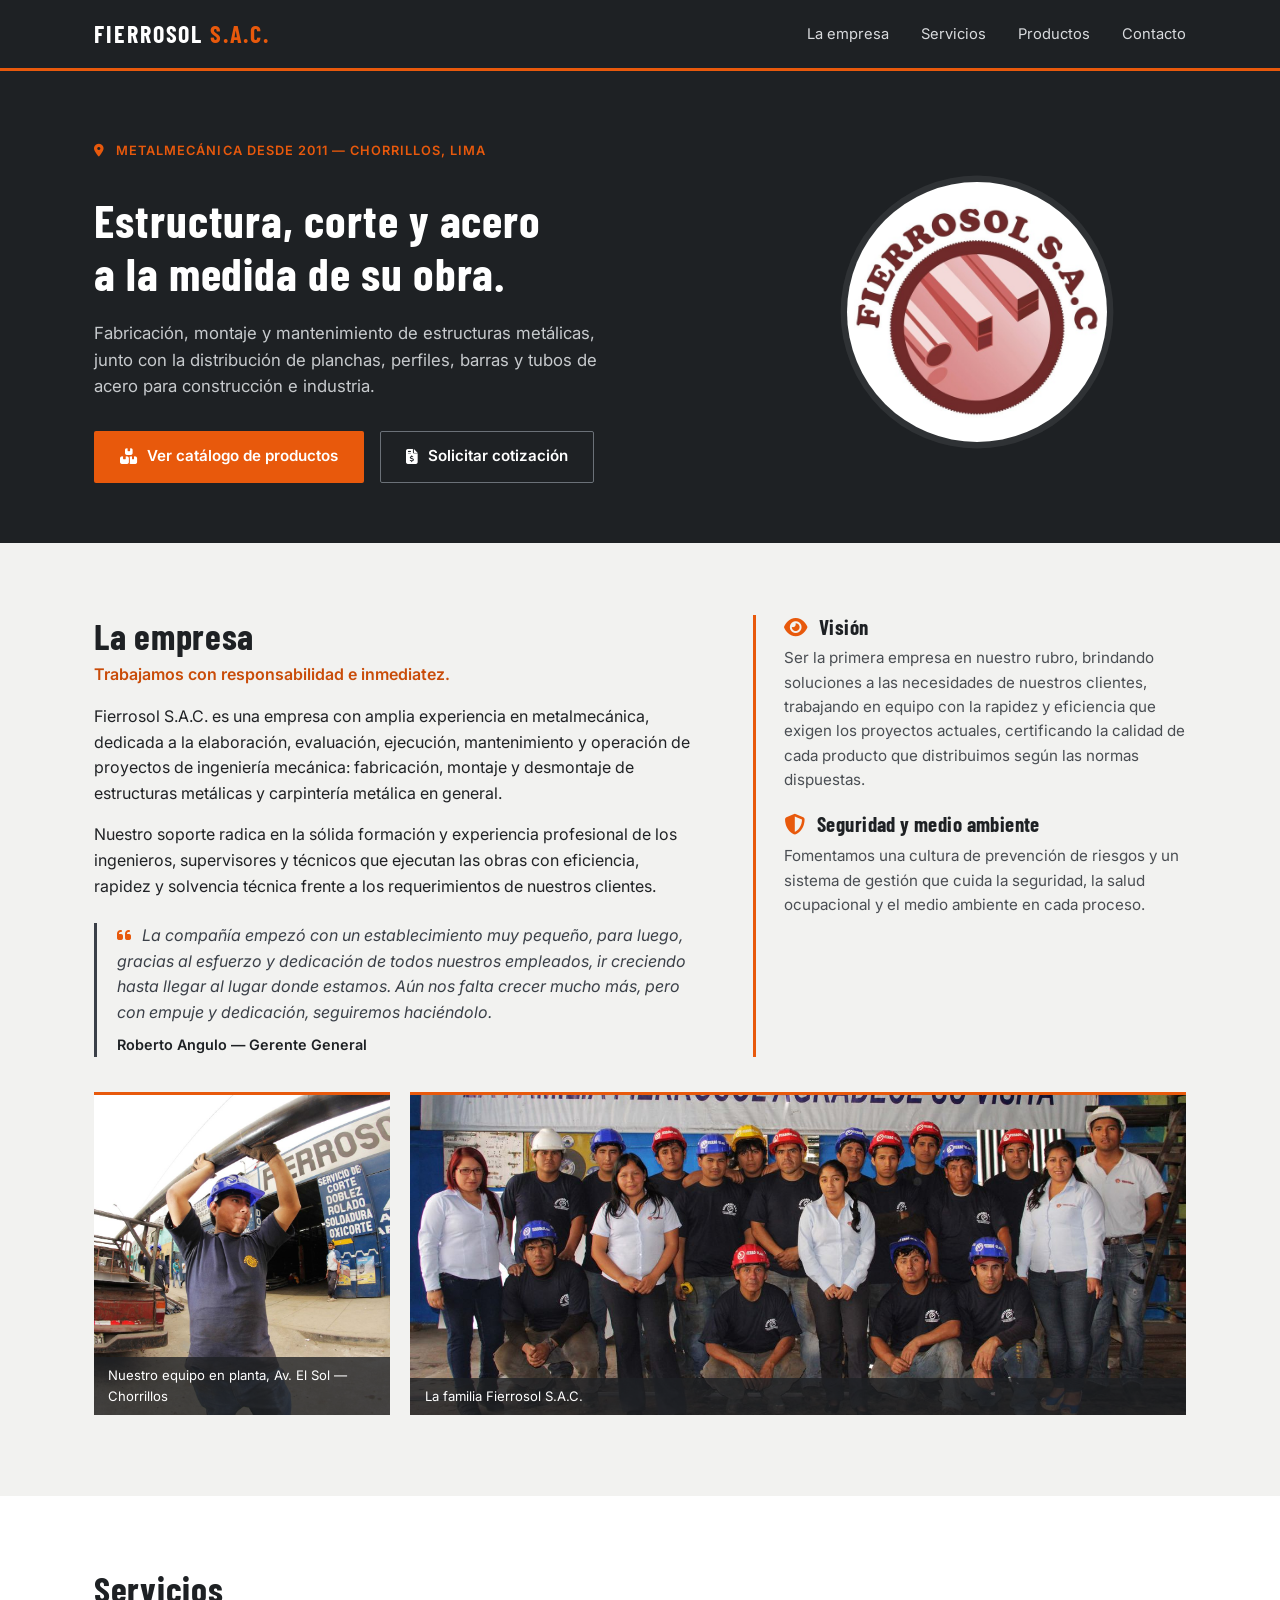
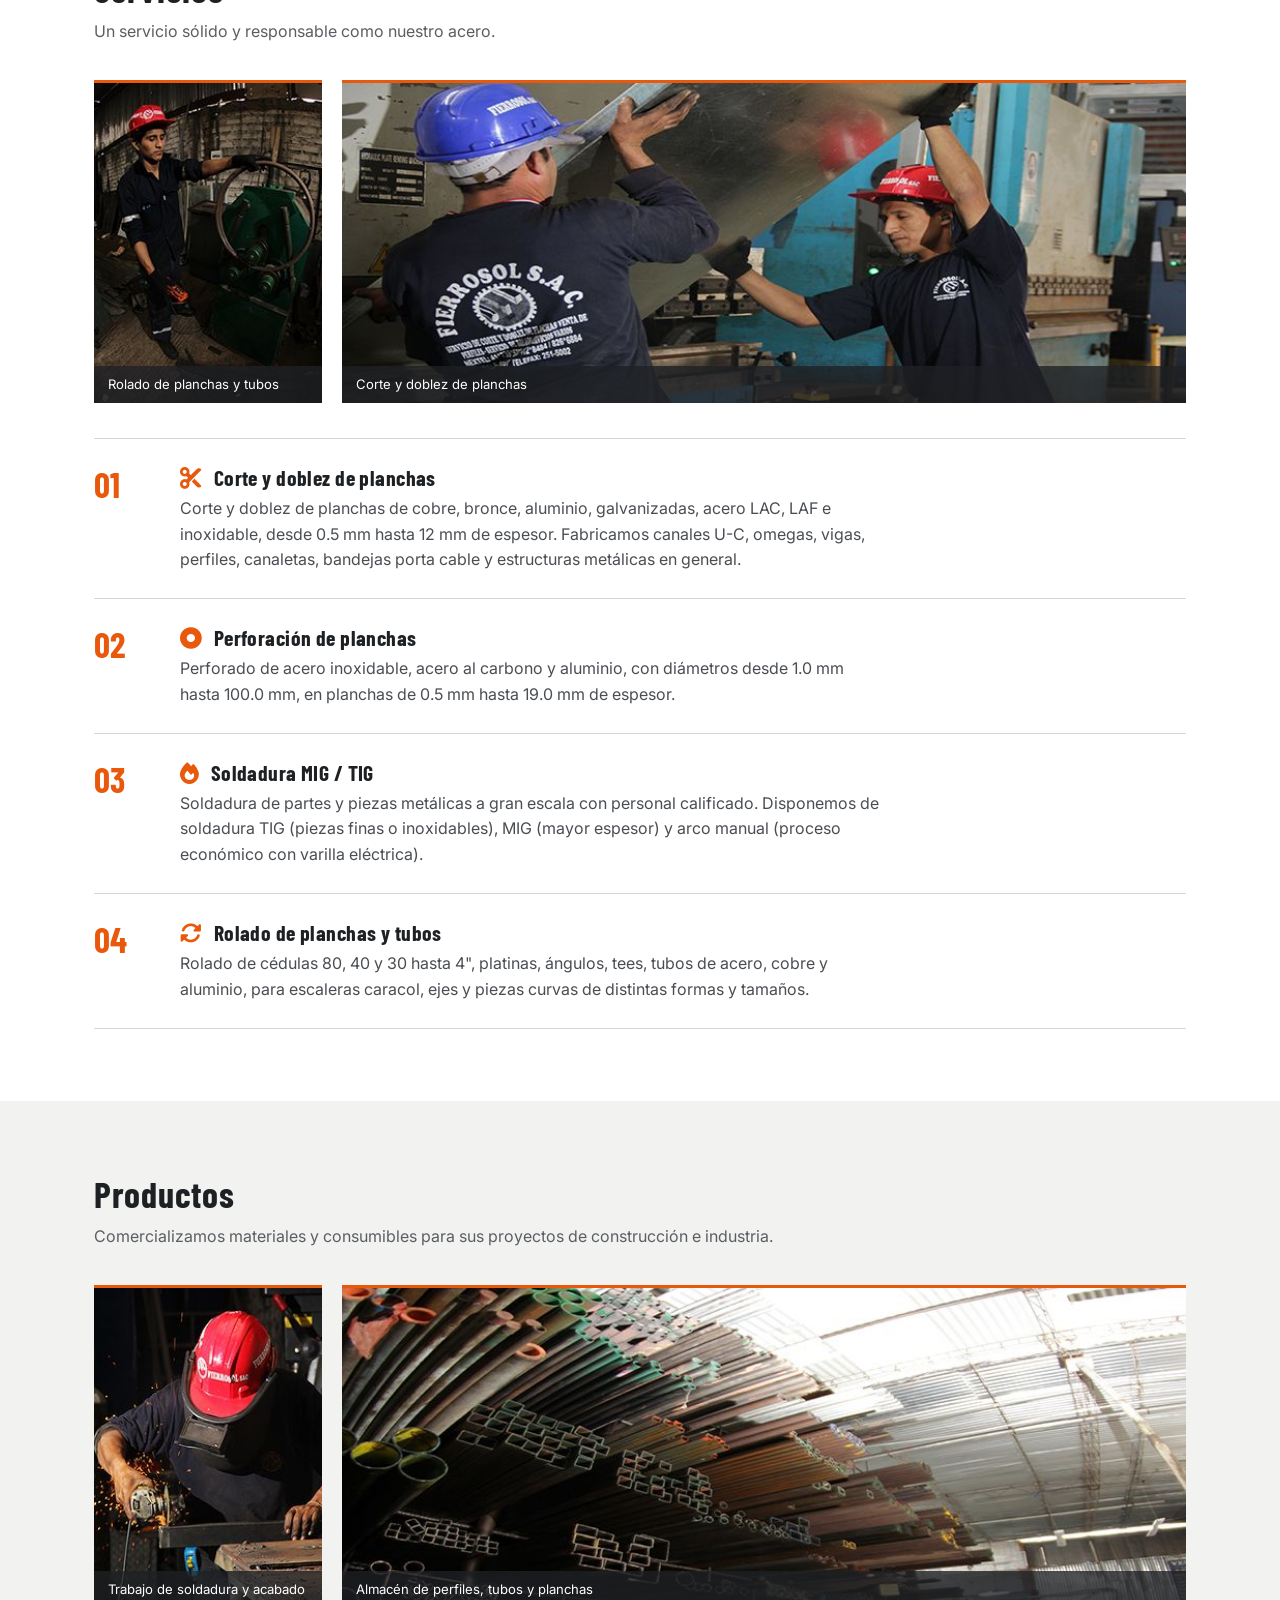
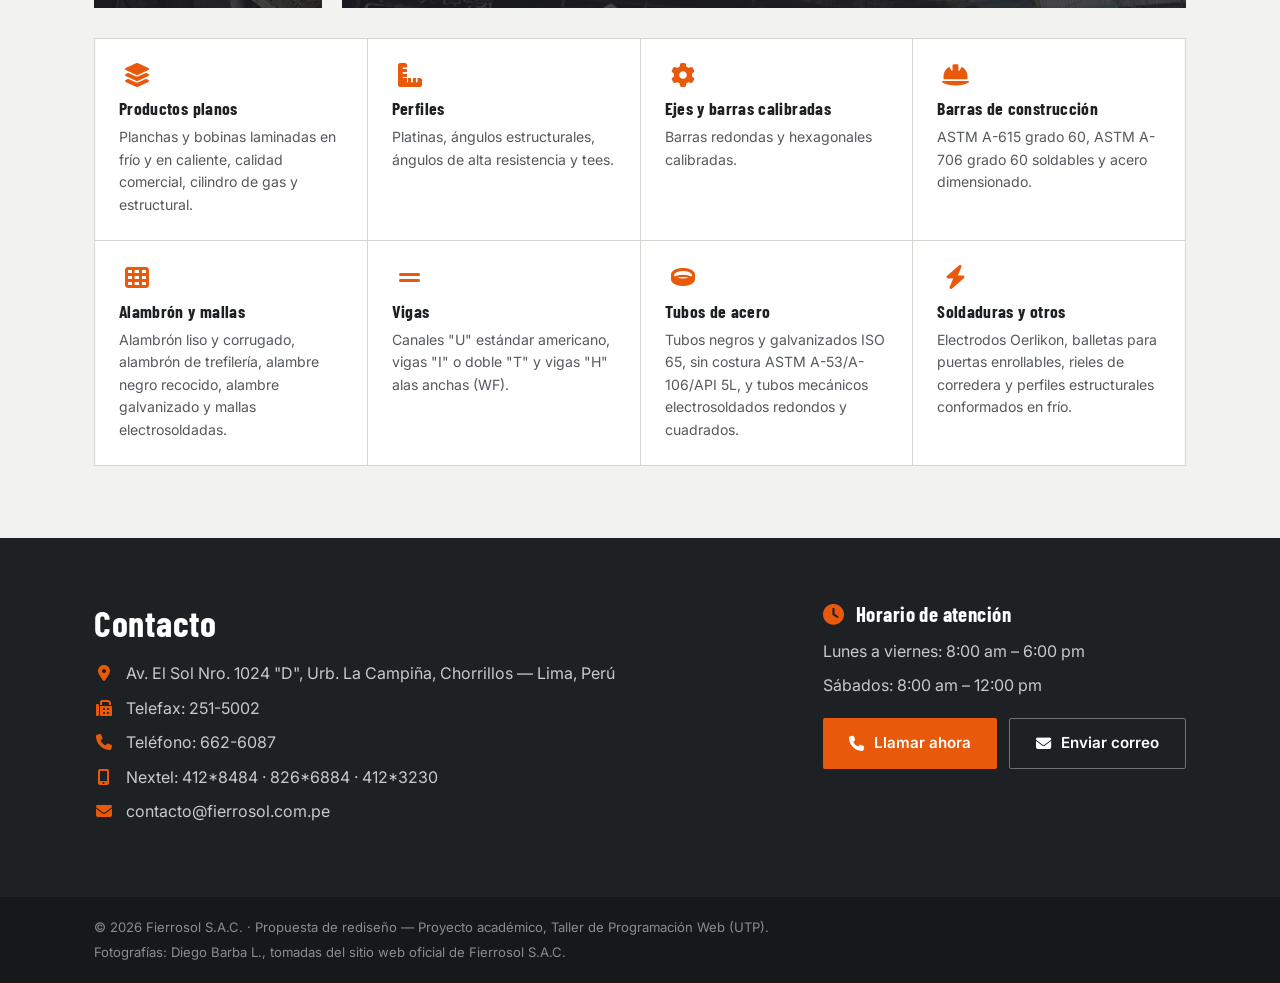
==== commit 4ec6bec8: "v2.2:animaciones y transiciones" ====
--- a/index.html
+++ b/index.html
@@ -48,7 +48,19 @@
       </div>
     </div>
     <div class="hero__graphic">
-      <img src="assets/img/logo-fierrosol.jpg" alt="Logo de Fierrosol S.A.C." width="600" height="600">
+      <!-- Tarjeta flip 3D: gira al pasar el cursor o al enfocarla con el teclado -->
+      <div class="flip" tabindex="0">
+        <div class="flip__inner">
+          <div class="flip__face flip__front">
+            <img src="assets/img/logo-fierrosol.jpg" alt="Logo de Fierrosol S.A.C." width="600" height="600">
+          </div>
+          <div class="flip__face flip__back">
+            <span class="flip__desde">Desde</span>
+            <span class="flip__anio">2011</span>
+            <span class="flip__texto">Metalmecánica<br>Chorrillos, Lima</span>
+          </div>
+        </div>
+      </div>
     </div>
   </div>
 </section>
@@ -128,7 +140,7 @@
       <article class="servicio">
         <span class="servicio__num">04</span>
         <div>
-          <h3><i class="fa-solid fa-rotate" aria-hidden="true"></i> Rolado de planchas y tubos</h3>
+          <h3><i class="fa-solid fa-rotate giro" aria-hidden="true"></i> Rolado de planchas y tubos</h3>
           <p>Rolado de cédulas 80, 40 y 30 hasta 4", platinas, ángulos, tees, tubos de acero, cobre y aluminio, para escaleras caracol, ejes y piezas curvas de distintas formas y tamaños.</p>
         </div>
       </article>
@@ -164,7 +176,7 @@
         <p>Platinas, ángulos estructurales, ángulos de alta resistencia y tees.</p>
       </article>
       <article class="cat">
-        <i class="fa-solid fa-gear cat__icono" aria-hidden="true"></i>
+        <i class="fa-solid fa-gear cat__icono giro" aria-hidden="true"></i>
         <h3>Ejes y barras calibradas</h3>
         <p>Barras redondas y hexagonales calibradas.</p>
       </article>
@@ -214,7 +226,7 @@
       <p>Lunes a viernes: 8:00 am – 6:00 pm</p>
       <p>Sábados: 8:00 am – 12:00 pm</p>
       <div class="contacto__acciones">
-        <a href="tel:+5112515002" class="btn btn--solid"><i class="fa-solid fa-phone" aria-hidden="true"></i><span>Llamar ahora</span></a>
+        <a href="tel:+5112515002" class="btn btn--solid"><i class="fa-solid fa-phone pulso" aria-hidden="true"></i><span>Llamar ahora</span></a>
         <a href="mailto:contacto@fierrosol.com.pe" class="btn btn--line"><i class="fa-solid fa-envelope" aria-hidden="true"></i><span>Enviar correo</span></a>
       </div>
     </div>
--- a/assets/css/styles.css
+++ b/assets/css/styles.css
@@ -1,8 +1,10 @@
 /* ==========================================================================
    Fierrosol S.A.C. — Hoja de estilos principal
    Orden: 1 Variables · 2 Base · 3 Tipografía · 4 Íconos · 5 Botones ·
-          6 Header · 7 Hero · 8 Empresa · 9 Fotos · 10 Servicios ·
-          11 Productos · 12 Contacto · 13 Footer · 14 Responsive
+          6 Header · 7 Hero (+ tarjeta 3D) · 8 Empresa · 9 Fotos ·
+          10 Servicios · 11 Productos · 12 Contacto · 13 Footer ·
+          14 Animaciones (@keyframes) · 15 Responsive · 16 Accesibilidad
+   Regla de rendimiento: solo se animan transform y opacity (GPU).
    Las rutas relativas parten de assets/css/ (ej.: ../img/logo.jpg)
    ========================================================================== */
 
@@ -20,6 +22,11 @@
   /* Fallback stack: si la web font no carga, el navegador usa la del sistema */
   --font-title: "Barlow Condensed", "Arial Narrow", Arial, sans-serif;
   --font-body: "Inter", Arial, Helvetica, sans-serif;
+
+  /* Movimiento: microinteracciones entre 150 ms y 300 ms */
+  --t-fast: 0.2s;
+  --t-base: 0.3s;
+  --ease-out: cubic-bezier(0.22, 0.61, 0.36, 1);
 }
 
 /* 2. Base ----------------------------------------------------------------- */
@@ -89,23 +96,43 @@
   font-weight: 600;
   text-decoration: none;
   cursor: pointer;
-  transition: background-color 0.3s ease, border-color 0.3s ease, color 0.3s ease;
-}
+  /* Transición múltiple: solo las propiedades necesarias (nunca "all") */
+  transition: background-color var(--t-fast) ease,
+              border-color var(--t-fast) ease,
+              color var(--t-fast) ease,
+              transform var(--t-fast) ease,
+              box-shadow var(--t-fast) ease;
+}
+
+.btn > i { transition: transform var(--t-fast) ease; }
 
 .btn--solid {
   background: var(--orange);
   color: #fff;
 }
-.btn--solid:hover { background: var(--orange-dark); }
+.btn--solid:hover,
+.btn--solid:focus-visible {
+  background: var(--orange-dark);
+  box-shadow: 0 6px 15px rgba(232, 89, 12, 0.4);
+}
 
 .btn--line {
   border: 1.5px solid #6b7178;
   color: #fff;
 }
-.btn--line:hover {
+.btn--line:hover,
+.btn--line:focus-visible {
   border-color: var(--orange);
   color: var(--orange);
 }
+
+.btn:hover,
+.btn:focus-visible {
+  transform: translateY(-2px);
+  will-change: transform;    /* solo mientras dura la interacción */
+}
+.btn:hover > i { transform: scale(1.15); }
+.btn:active { transform: translateY(0); }
 
 /* 6. Header --------------------------------------------------------------- */
 .header {
@@ -138,13 +165,33 @@
 }
 
 .nav a {
+  position: relative;
+  display: inline-block;     /* transform no se aplica a elementos inline */
   margin-left: 1.75rem;
   font-size: 0.92rem;
   color: #d8dadd;
   text-decoration: none;
-  transition: color 0.3s ease;
-}
-.nav a:hover { color: var(--orange); }
+  transition: color var(--t-base) ease;
+}
+
+.nav a::after {
+  content: "";
+  position: absolute;
+  right: 0;
+  bottom: -0.3rem;
+  left: 0;
+  height: 2px;
+  background: var(--orange);
+  transform: scaleX(0);
+  transform-origin: left center;
+  transition: transform var(--t-base) var(--ease-out);
+}
+
+.nav a:hover,
+.nav a:focus-visible { color: var(--orange); }
+
+.nav a:hover::after,
+.nav a:focus-visible::after { transform: scaleX(1); }
 
 /* 7. Hero ----------------------------------------------------------------- */
 .hero {
@@ -195,12 +242,71 @@
   justify-content: center;
 }
 
-.hero__graphic img {
+/* Tarjeta flip 3D (perspective + transform-style: preserve-3d) */
+.flip {
   width: 100%;
   max-width: 16.25rem;
+  perspective: 1000px;       /* distancia usuario-plano Z */
+  outline-offset: 0.5rem;
+}
+
+.flip__inner {
+  position: relative;
+  transform-style: preserve-3d;
+  transition: transform 0.6s var(--ease-out);
+}
+
+.flip:hover .flip__inner,
+.flip:focus-visible .flip__inner {
+  transform: rotateY(180deg);
+  will-change: transform;
+}
+
+.flip__face {
+  border-radius: 50%;
+  backface-visibility: hidden;
+}
+
+.flip__front img {
+  display: block;
+  width: 100%;
   border-radius: 50%;
   background: #fff;
   box-shadow: 0 0 0 0.4rem rgba(255, 255, 255, 0.08);
+}
+
+.flip__back {
+  position: absolute;
+  inset: 0;
+  display: flex;
+  flex-direction: column;
+  align-items: center;
+  justify-content: center;
+  text-align: center;
+  color: #fff;
+  background: var(--orange);
+  box-shadow: 0 0 0 0.4rem rgba(255, 255, 255, 0.08);
+  transform: rotateY(180deg);
+}
+
+.flip__desde {
+  font-size: 0.85rem;
+  font-weight: 600;
+  letter-spacing: 0.15em;
+  text-transform: uppercase;
+}
+
+.flip__anio {
+  font-family: var(--font-title);
+  font-size: 4.5rem;
+  font-weight: 700;
+  line-height: 1;
+}
+
+.flip__texto {
+  margin-top: 0.4rem;
+  font-size: 0.95rem;
+  font-weight: 600;
 }
 
 /* 8. La empresa ----------------------------------------------------------- */
@@ -274,7 +380,10 @@
   width: 100%;
   height: 20rem;
   object-fit: cover;
-}
+  transition: transform var(--t-base) ease-out;
+}
+
+.foto-par figure:hover img { transform: scale(1.05); }
 
 .foto-par figcaption {
   position: absolute;
@@ -309,7 +418,10 @@
   gap: 1.6rem;
   padding: 1.6rem 0;
   border-bottom: 1px solid var(--line);
-}
+  transition: transform var(--t-base) ease-out;
+}
+
+.servicio:hover { transform: translateX(0.4rem); }
 
 .servicio__num {
   min-width: 3.75rem;
@@ -336,15 +448,29 @@
 }
 
 .cat {
+  position: relative;
   flex: 1 1 15rem;
   padding: 1.5rem;
   background: #fff;
+  transform-origin: center center;
+  transition: transform var(--t-base) ease,
+              box-shadow var(--t-base) ease;
+}
+
+/* Eleva la tarjeta 5 px y la escala 3 % */
+.cat:hover {
+  z-index: 2;
+  transform: translateY(-5px) scale(1.03);
+  box-shadow: 0 12px 20px rgba(232, 89, 12, 0.15);
+  will-change: transform;
 }
 
 .cat__icono {
   display: block;
+  width: 1.5em;              /* caja fija: el giro ocurre sobre el propio ícono */
   margin-bottom: 0.7rem;
   font-size: 1.5rem;
+  text-align: center;
   color: var(--orange);
 }
 
@@ -403,7 +529,62 @@
 
 .footer p + p { margin-top: 0.2rem; }
 
-/* 14. Responsive ---------------------------------------------------------- */
+/* 14. Animaciones (@keyframes) -------------------------------------------- */
+
+/* Entrada del hero: se ejecuta sola al cargar (sin :hover) */
+@keyframes entrar-arriba {
+  from { opacity: 0; transform: translateY(1.5rem); }
+  to   { opacity: 1; transform: translateY(0); }
+}
+
+@keyframes entrar-escala {
+  from { opacity: 0; transform: scale(0.85); }
+  to   { opacity: 1; transform: scale(1); }
+}
+
+.hero__eyebrow,
+.hero h1,
+.hero__lead,
+.hero__cta {
+  animation: entrar-arriba 0.6s var(--ease-out) both;
+}
+.hero h1      { animation-delay: 0.1s; }
+.hero__lead   { animation-delay: 0.2s; }
+.hero__cta    { animation-delay: 0.3s; }
+
+.hero__graphic .flip {
+  animation: entrar-escala 0.7s var(--ease-out) 0.2s both;
+}
+
+/* Giro continuo (loader/engranaje): arranca solo al pasar el cursor
+   usando animation-play-state */
+@keyframes girar {
+  from { transform: rotate(0deg); }
+  to   { transform: rotate(360deg); }
+}
+
+.giro {
+  display: inline-block;
+  animation: girar 3s linear infinite paused;
+}
+
+.cat__icono.giro { display: block; }
+
+.cat:hover .giro,
+.servicio:hover .giro { animation-play-state: running; }
+
+/* Pulso: escala 1 → 1.2 → 1 y baja la opacidad (llama la atención al CTA) */
+@keyframes pulso {
+  0%, 100% { opacity: 1;   transform: scale(1); }
+  50%      { opacity: 0.7; transform: scale(1.2); }
+}
+
+.pulso {
+  display: inline-block;
+  animation: pulso 1.8s ease-in-out infinite;
+}
+
+/* 15. Responsive ---------------------------------------------------------- */
 @media (max-width: 50rem) {
   .hero__row,
   .empresa__row,
@@ -426,3 +607,14 @@
 
   .cat { flex: 1 1 45%; }
 }
+
+/* 16. Accesibilidad: respeta la preferencia "reducir movimiento" (WCAG 2.1) */
+@media (prefers-reduced-motion: reduce) {
+  html { scroll-behavior: auto; }
+
+  *, *::before, *::after {
+    animation-duration: 0.01ms !important;
+    animation-iteration-count: 1 !important;
+    transition-duration: 0.01ms !important;
+  }
+}
